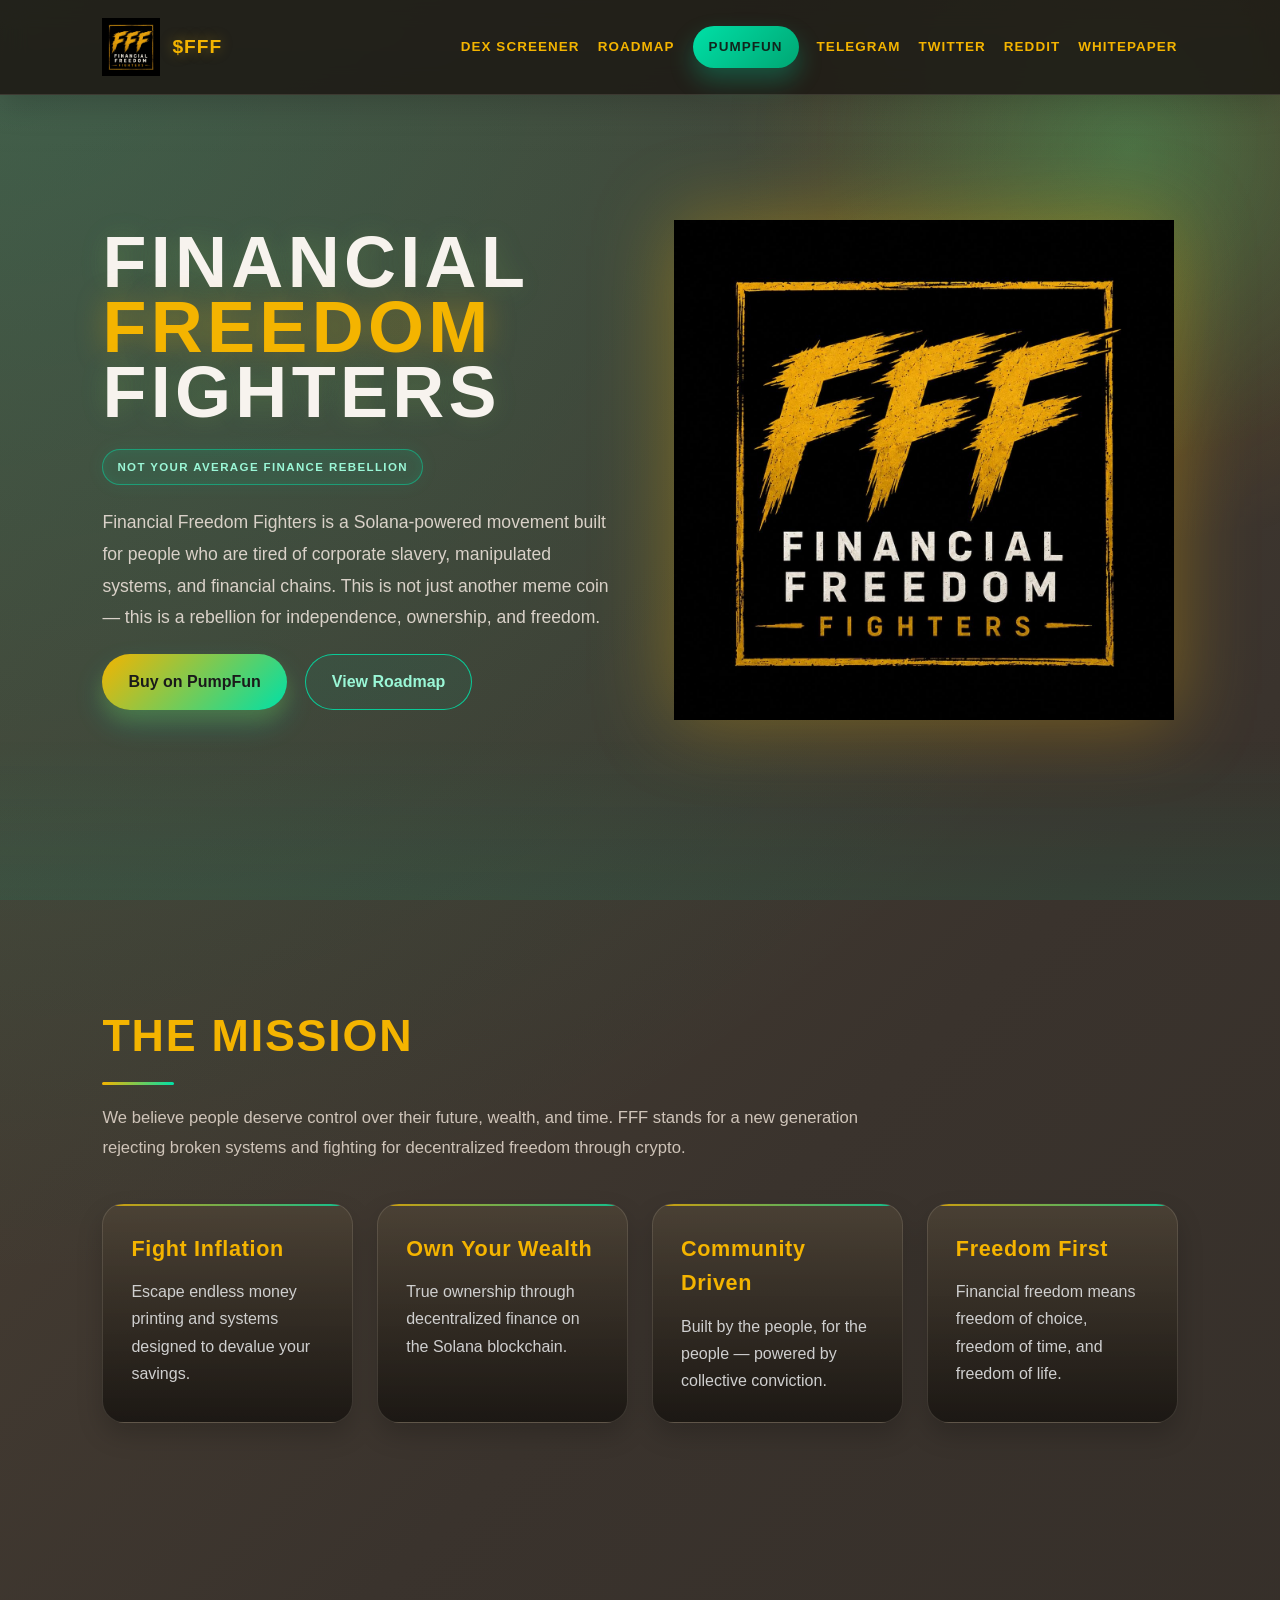
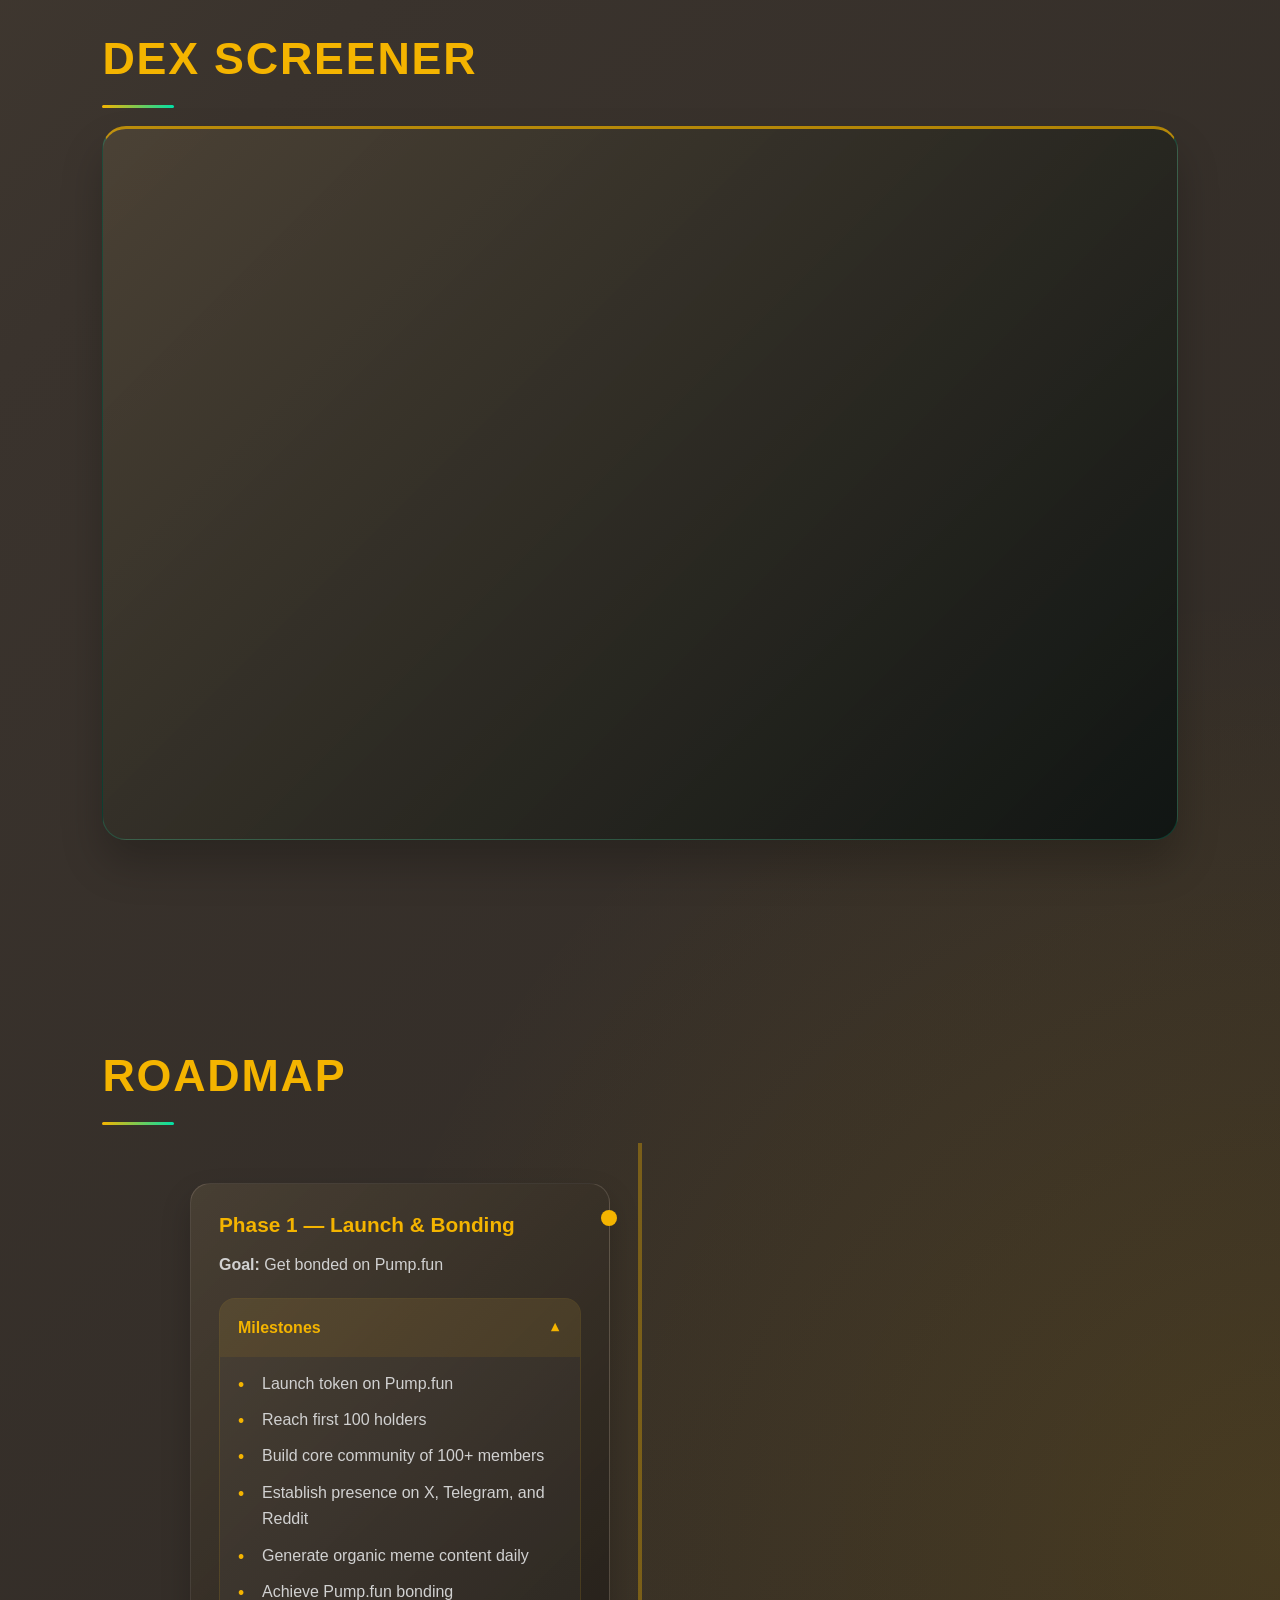
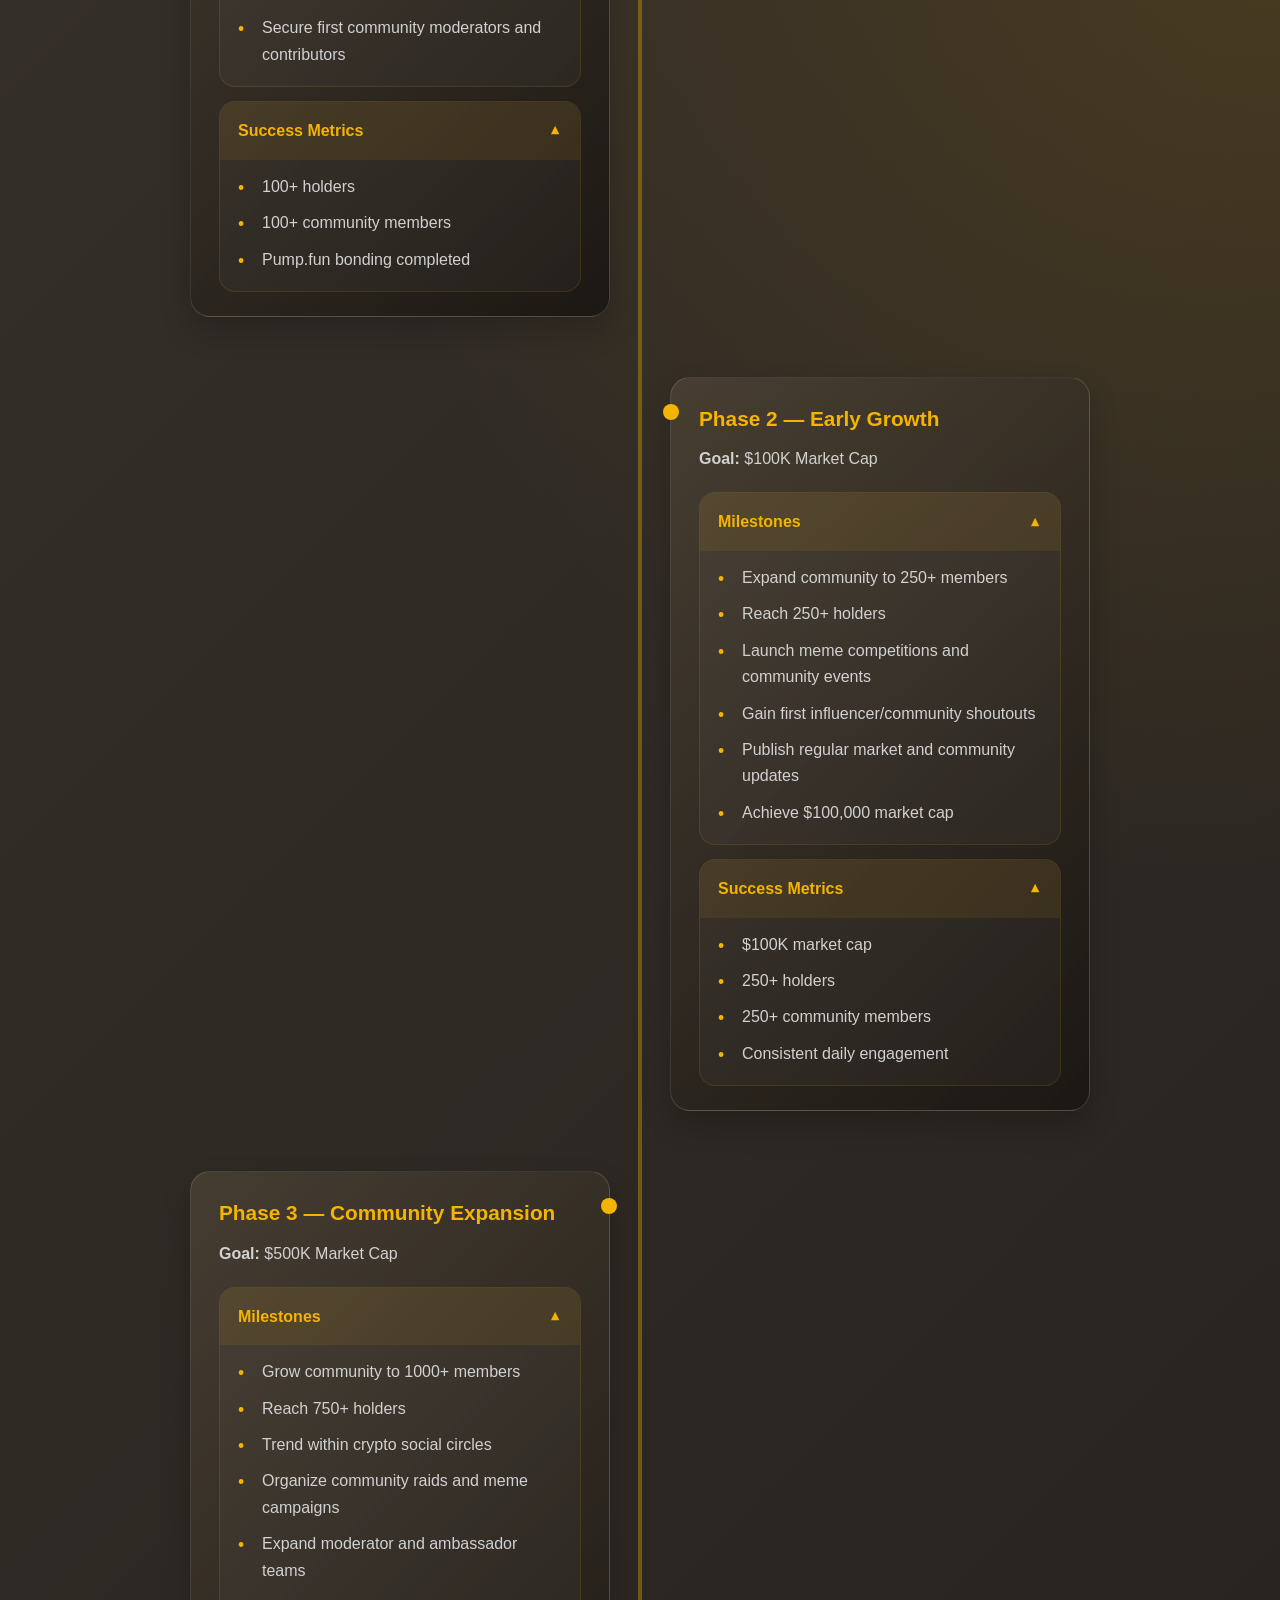
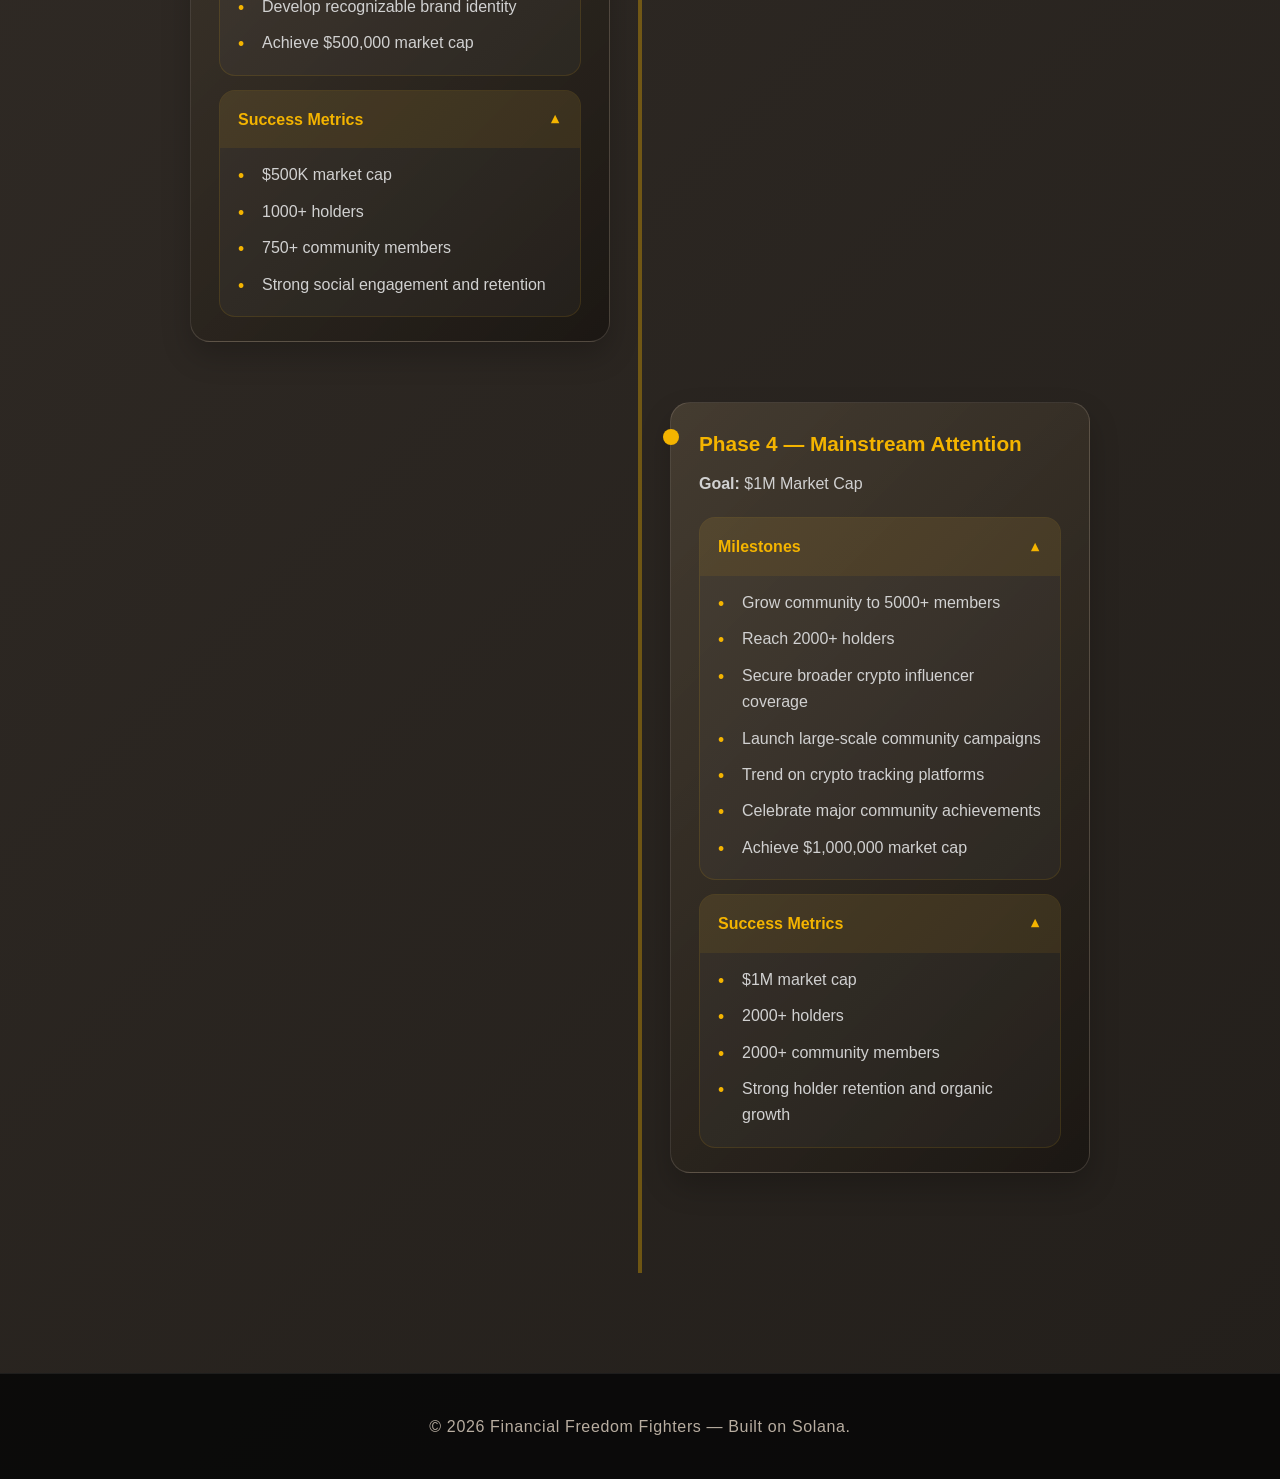
==== index_4.html @ d904e22a "added index 1~4" ====
<!DOCTYPE html>
<html lang="en">
<head>
  <meta charset="UTF-8" />
  <meta name="viewport" content="width=device-width, initial-scale=1.0" />
  <title>Financial Freedom Fighters</title>

  <style>
    * {
      margin: 0;
      padding: 0;
      box-sizing: border-box;
      scroll-behavior: smooth;
    }

    body {
      font-family: Arial, Helvetica, sans-serif;
      background:
        radial-gradient(circle at top left, rgba(0, 224, 167, 0.18), transparent 20%),
        radial-gradient(circle at right center, rgba(244, 180, 0, 0.12), transparent 28%),
        linear-gradient(135deg, #4f4537 0%, #3a332d 26%, #231f1b 100%);
      color: #f7f3ee;
      overflow-x: hidden;
      position: relative;
      line-height: 1.6;
    }

    body::before {
      content: "";
      position: fixed;
      inset: 0;
      background: linear-gradient(180deg, rgba(255,255,255,0.03), transparent 18%, transparent 82%, rgba(0, 224, 167, 0.08));
      pointer-events: none;
      z-index: 0;
    }

    a {
      text-decoration: none;
      color: inherit;
    }

    /* NAVBAR */
    .navbar {
      position: fixed;
      top: 0;
      width: 100%;
      padding: 18px 8%;
      display: flex;
      justify-content: space-between;
      align-items: center;
      background: rgba(31, 27, 22, 0.9);
      backdrop-filter: blur(12px);
      border-bottom: 1px solid rgba(181, 170, 153, 0.18);
      box-shadow: 0 10px 30px rgba(0,0,0,0.18);
      z-index: 999;
    }

    .logo-wrap {
      display: flex;
      align-items: center;
      gap: 12px;
    }

    .logo-wrap img {
      width: 58px;
      height: 58px;
      object-fit: contain;
    }

    .logo-title {
      font-size: 1.2rem;
      font-weight: 800;
      color: #f4b400;
      letter-spacing: 1px;
      text-shadow: 0 0 14px rgba(244,180,0,0.35);
    }

    .nav-links {
      display: flex;
      gap: 18px;
      flex-wrap: wrap;
      align-items: center;
    }

    .nav-links a {
      font-size: 0.84rem;
      font-weight: 700;
      color: #f4b400;
      letter-spacing: 0.08em;
      text-transform: uppercase;
      transition: 0.25s;
    }

    .nav-links a:hover {
      color: #00e0a7;
    }

    .btn {
      background: linear-gradient(135deg, #00e0a7 0%, #00a673 100%);
      color: #10251c !important;
      padding: 10px 16px;
      border-radius: 999px;
      font-weight: 800;
      transition: 0.25s;
      box-shadow: 0 12px 24px rgba(0, 224, 167, 0.28);
      display: inline-flex;
      align-items: center;
      justify-content: center;
    }

    .back-to-top {
      position: fixed;
      right: 16px;
      bottom: 16px;
      width: 46px;
      height: 46px;
      border-radius: 50%;
      background: linear-gradient(135deg, #f4b400, #00e0a7);
      color: #111;
      display: none;
      align-items: center;
      justify-content: center;
      font-size: 1.2rem;
      font-weight: 800;
      box-shadow: 0 10px 24px rgba(0,0,0,0.25);
      z-index: 1000;
      border: none;
      cursor: pointer;
    }

    .back-to-top.show {
      display: flex;
    }

    .btn:hover {
      transform: translateY(-2px);
      box-shadow: 0 0 28px rgba(0,224,167,0.35);
    }

    /* HERO */
    .hero {
      min-height: 100vh;
      display: flex;
      align-items: center;
      justify-content: center;
      padding: 140px 8% 100px;
      position: relative;
      overflow: hidden;
    }

    .hero::before {
      content: "";
      position: absolute;
      width: 820px;
      height: 820px;
      background: radial-gradient(circle, rgba(0,224,167,0.22), transparent 54%), radial-gradient(circle, rgba(244,180,0,0.18), transparent 70%);
      top: -260px;
      right: -260px;
      z-index: 0;
    }

    .hero-content {
      max-width: 1200px;
      width: 100%;
      display: grid;
      grid-template-columns: 1fr 1fr;
      gap: 60px;
      align-items: center;
      position: relative;
      z-index: 1;
    }

    .hero-text h1 {
      font-size: clamp(3.2rem, 6vw, 4.5rem);
      line-height: 0.9;
      margin-bottom: 24px;
      text-transform: uppercase;
      letter-spacing: 0.06em;
      transform: none;
      text-shadow: 0 0 30px rgba(0,224,167,0.12), 0 0 26px rgba(244,180,0,0.12);
    }

    .hero-text h1 span {
      color: #f4b400;
      display: inline-block;
      text-shadow: 0 0 30px rgba(244,180,0,0.35);
    }

    .hero-text p {
      font-size: 1.1rem;
      color: #d9d1c8;
      line-height: 1.8;
      margin-bottom: 20px;
      max-width: 620px;
    }

    .hero-tag {
      display: inline-block;
      margin-bottom: 22px;
      padding: 8px 14px;
      border: 1px solid rgba(0,224,167,0.50);
      border-radius: 999px;
      background: rgba(0,224,167,0.08);
      color: #9af7d7;
      font-size: 0.72rem;
      letter-spacing: 0.12em;
      text-transform: uppercase;
      font-weight: 800;
      box-shadow: inset 0 0 12px rgba(0,224,167,0.08), 0 0 18px rgba(0,224,167,0.08);
    }

    .hero-buttons {
      display: flex;
      gap: 18px;
      flex-wrap: wrap;
    }

    .hero-buttons a {
      padding: 14px 26px;
      border-radius: 999px;
      font-weight: 800;
      transition: 0.25s;
      position: relative;
      overflow: hidden;
      display: inline-flex;
      align-items: center;
      justify-content: center;
    }

    .primary-btn {
      background: linear-gradient(135deg, #f4b400 0%, #00e0a7 100%);
      color: #1a1a1a;
      box-shadow: 0 14px 28px rgba(0,224,167,0.24), 0 10px 18px rgba(244,180,0,0.16);
      transform: none;
    }

    .secondary-btn {
      border: 1.5px solid rgba(0,224,167,0.85);
      color: #9af7d7;
      background: rgba(0,224,167,0.05);
      transform: none;
    }

    .hero-buttons a:hover {
      transform: translateY(-3px);
      box-shadow: 0 0 28px rgba(0,224,167,0.18);
    }

    .hero-image {
      display: flex;
      justify-content: center;
      align-items: center;
    }

    .hero-image img {
      width: 100%;
      max-width: 500px;
      filter: drop-shadow(0 0 40px rgba(244,180,0,0.35));
      animation: float 5s ease-in-out infinite;
    }

    @keyframes float {
      0% { transform: translateY(0px); }
      50% { transform: translateY(-15px); }
      100% { transform: translateY(0px); }
    }

    /* SECTIONS */
    section {
      padding: 100px 8%;
    }

    .section-title {
      font-size: clamp(2.1rem, 4vw, 2.8rem);
      margin-bottom: 18px;
      text-transform: uppercase;
      color: #f4b400;
      letter-spacing: 0.04em;
      display: inline-block;
      position: relative;
    }

    .section-title::after {
      content: "";
      display: block;
      width: 72px;
      height: 3px;
      margin-top: 10px;
      border-radius: 999px;
      background: linear-gradient(90deg, #f4b400, #00e0a7);
    }

    .section-sub {
      color: #cfc4b9;
      max-width: 800px;
      line-height: 1.8;
      margin-bottom: 40px;
      font-size: 1.04rem;
    }

    .card-grid {
      display: grid;
      grid-template-columns: repeat(auto-fit, minmax(240px, 1fr));
      gap: 24px;
    }

    .card {
      background: linear-gradient(180deg, rgba(79, 69, 55, 0.76), rgba(27, 23, 19, 0.96));
      border: 1px solid rgba(181, 170, 153, 0.2);
      border-radius: 22px;
      padding: 28px;
      transition: 0.25s;
      box-shadow: 0 12px 26px rgba(0,0,0,0.18);
      position: relative;
      overflow: hidden;
    }

    .card::before {
      content: "";
      position: absolute;
      inset: 0 auto auto 0;
      width: 100%;
      height: 2px;
      background: linear-gradient(90deg, #f4b400, #00e0a7);
      opacity: 0.8;
    }

    .card:nth-child(odd),
    .card:nth-child(even) {
      transform: none;
    }

    .card:hover {
      transform: translateY(-8px);
      border-color: rgba(0,224,167,0.55);
      box-shadow: 0 20px 36px rgba(0,224,167,0.1), inset 0 0 0 1px rgba(0,224,167,0.18);
    }

    .card h3 {
      margin-bottom: 12px;
      color: #f4b400;
      font-size: 1.35rem;
      letter-spacing: 0.03em;
    }

    .card p {
      color: #cfcfcf;
      line-height: 1.7;
    }

    /* DEX SECTION */
    .dex-box {
      background: linear-gradient(135deg, rgba(79,69,55,0.82), rgba(16,21,19,0.98));
      border: 1px solid rgba(0,224,167,0.2);
      padding: 40px;
      border-radius: 24px;
      text-align: center;
      box-shadow: 0 24px 42px rgba(0,0,0,0.22);
      border-top: 3px solid rgba(244,180,0,0.7);
    }

    .dex-box h3 {
      font-size: 2rem;
      margin-bottom: 16px;
      color: #f4b400;
    }

    .dex-box p {
      color: #cfcfcf;
      margin-bottom: 25px;
    }

    .dex-box iframe {
      width: 100%;
      min-height: 600px;
      height: 70vh;
      border: none;
      border-radius: 20px;
      display: block;
    }

    /* ROADMAP */
    .roadmap {
      position: relative;
      max-width: 900px;
      margin: auto;
      padding: 40px 0;
    }

    .roadmap::before {
      content: "";
      position: absolute;
      top: 0;
      left: 50%;
      transform: translateX(-50%);
      width: 4px;
      height: 100%;
      background: rgba(244,180,0,0.35);
    }

    .roadmap-item {
      position: relative;
      width: calc(50% - 30px);
      padding: 24px 28px;
      background: linear-gradient(135deg, rgba(79,69,55,0.72), rgba(27,23,19,0.96));
      border: 1px solid rgba(181,170,153,0.22);
      border-radius: 20px;
      margin-bottom: 60px;
      box-shadow: 0 14px 30px rgba(0,0,0,0.2);
      transition: transform 0.25s ease, box-shadow 0.25s ease;
    }

    .roadmap-item:hover {
      transform: translateY(-4px);
      box-shadow: 0 18px 34px rgba(0,0,0,0.24);
    }

    .roadmap-item:nth-child(odd),
    .roadmap-item:nth-child(even) {
      transform: none;
    }

    .roadmap-item::before {
      content: "";
      position: absolute;
      width: 16px;
      height: 16px;
      border-radius: 50%;
      background: #f4b400;
      top: 26px;
    }

    .roadmap-item:nth-child(odd) {
      margin-right: auto;
    }

    .roadmap-item:nth-child(odd)::before {
      left: 100%;
      transform: translateX(-50%);
    }

    .roadmap-item:nth-child(even) {
      margin-left: auto;
    }

    .roadmap-item:nth-child(even)::before {
      left: 0;
      transform: translateX(-50%);
    }

    .roadmap-item h4 {
      font-size: 1.3rem;
      margin-bottom: 10px;
      color: #f4b400;
    }

    .roadmap-item p {
      color: #d1d1d1;
      line-height: 1.7;
      margin-bottom: 20px;
    }

    .roadmap-toggle {
      background: rgba(255,255,255,0.03);
      border: 1px solid rgba(244,180,0,0.12);
      border-radius: 16px;
      margin-top: 14px;
      overflow: hidden;
    }

    .roadmap-toggle summary {
      list-style: none;
      cursor: pointer;
      padding: 16px 18px;
      display: flex;
      align-items: center;
      justify-content: space-between;
      color: #f4b400;
      font-weight: 700;
      background: rgba(244,180,0,0.08);
      user-select: none;
    }

    .roadmap-toggle summary::-webkit-details-marker {
      display: none;
    }

    .roadmap-toggle summary::after {
      content: "▼";
      font-size: 0.9rem;
      transition: transform 0.2s ease;
      color: #f4b400;
    }

    .roadmap-toggle[open] summary::after {
      transform: rotate(180deg);
    }

    .roadmap-toggle .roadmap-list {
      padding: 14px 18px 18px;
    }

    .roadmap-list {
      list-style: none;
      padding: 0;
      margin: 0;
      display: grid;
      gap: 10px;
      color: #d1d1d1;
    }

    .roadmap-list li {
      position: relative;
      padding-left: 24px;
      line-height: 1.65;
    }

    .roadmap-list li::before {
      content: "•";
      position: absolute;
      left: 0;
      top: 0;
      color: #f4b400;
      font-size: 1.1rem;
      line-height: 1.65;
    }

    @media(max-width: 900px) {
      .roadmap::before {
        left: 20px;
      }

      .roadmap-item {
        width: 100%;
        margin: 0 0 30px 0;
        padding-left: 60px;
      }

      .roadmap-item::before {
        left: 24px;
        transform: translateX(0);
      }
    }

    footer {
      padding: 40px 8%;
      text-align: center;
      color: #b8ada0;
      border-top: 1px solid rgba(255,255,255,0.08);
      background: rgba(7,7,7,0.84);
      letter-spacing: 0.04em;
    }

    /* MOBILE */
    @media(max-width: 900px) {
      body {
        overflow-x: hidden;
      }

      .navbar {
        position: relative;
        top: auto;
        padding: 14px 4%;
        flex-direction: column;
        gap: 10px;
        align-items: center;
      }

      .logo-wrap {
        justify-content: center;
      }

      .logo-wrap img {
        width: 44px;
        height: 44px;
      }

      .nav-links {
        justify-content: center;
        gap: 10px 12px;
        width: 100%;
      }

      .nav-links a {
        font-size: 0.68rem;
        letter-spacing: 0.04em;
      }

      .btn {
        padding: 8px 12px;
      }

      .hero {
        min-height: auto;
        padding: 70px 4% 60px;
      }

      .hero-content {
        grid-template-columns: 1fr;
        gap: 28px;
        text-align: center;
      }

      .hero-text h1 {
        font-size: 2.35rem;
        line-height: 1.02;
      }

      .hero-text p {
        font-size: 0.98rem;
        margin-bottom: 16px;
      }

      .hero-buttons {
        justify-content: center;
        gap: 12px;
      }

      .hero-buttons a {
        width: 100%;
        max-width: 220px;
        padding: 12px 16px;
      }

      .hero-image img {
        max-width: 280px;
      }

      section {
        padding: 72px 4%;
      }

      .section-title {
        font-size: 1.8rem;
      }

      .section-sub {
        font-size: 0.95rem;
        margin-bottom: 24px;
      }

      .card-grid {
        grid-template-columns: 1fr;
        gap: 16px;
      }

      .card {
        padding: 22px;
      }

      .dex-box {
        padding: 16px;
      }

      .dex-box iframe {
        min-height: 320px;
        height: 50vh;
      }

      .roadmap {
        padding: 10px 0 0;
        max-width: 100%;
      }

      .roadmap::before {
        display: none;
      }

      .roadmap-item {
        width: 100%;
        margin: 0 0 16px 0;
        padding: 18px 16px;
      }

      .roadmap-item::before {
        display: none;
      }

      .roadmap-item h4 {
        font-size: 1.05rem;
        margin-bottom: 8px;
      }

      .roadmap-item p,
      .roadmap-list li {
        font-size: 0.92rem;
      }

      .roadmap-toggle summary {
        padding: 12px 14px;
      }

      .roadmap-toggle .roadmap-list {
        padding: 12px 14px 14px;
      }

      footer {
        padding: 30px 4%;
        font-size: 0.85rem;
      }
    }
  </style>
</head>

<body>

  <!-- NAVBAR -->
  <nav class="navbar">
    <div class="logo-wrap">
      <img src="logo.png" alt="FFF Logo">
      <div class="logo-title">$FFF</div>
    </div>

    <div class="nav-links">
      <a href="#dex">Dex Screener</a>
      <a href="#roadmap">Roadmap</a>

      <a href="#" target="_blank" class="btn">PumpFun</a>
      <a href="#" target="_blank">Telegram</a>
      <a href="#" target="_blank">Twitter</a>
      <a href="#" target="_blank">Reddit</a>
      <a href="#" target="_blank">Whitepaper</a>
    </div>
  </nav>

  <!-- HERO -->
  <section class="hero">
    <div class="hero-content">

      <div class="hero-text">
        <h1>
          Financial<br>
          <span>Freedom</span><br>
          Fighters
        </h1>

        <div class="hero-tag">Not your average finance rebellion</div>

        <p>
          Financial Freedom Fighters is a Solana-powered movement built for people who are tired of corporate slavery,
          manipulated systems, and financial chains. This is not just another meme coin —
          this is a rebellion for independence, ownership, and freedom.
        </p>

        <div class="hero-buttons">
          <a href="#" target="_blank" class="primary-btn">Buy on PumpFun</a>
          <a href="#roadmap" class="secondary-btn">View Roadmap</a>
        </div>
      </div>

      <div class="hero-image">
        <img src="logo.png" alt="Financial Freedom Fighters">
      </div>

    </div>
  </section>

  <!-- ABOUT -->
  <section>
    <h2 class="section-title">The Mission</h2>

    <p class="section-sub">
      We believe people deserve control over their future, wealth, and time.
      FFF stands for a new generation rejecting broken systems and fighting for decentralized freedom through crypto.
    </p>

    <div class="card-grid">
      <div class="card">
        <h3>Fight Inflation</h3>
        <p>
          Escape endless money printing and systems designed to devalue your savings.
        </p>
      </div>

      <div class="card">
        <h3>Own Your Wealth</h3>
        <p>
          True ownership through decentralized finance on the Solana blockchain.
        </p>
      </div>

      <div class="card">
        <h3>Community Driven</h3>
        <p>
          Built by the people, for the people — powered by collective conviction.
        </p>
      </div>

      <div class="card">
        <h3>Freedom First</h3>
        <p>
          Financial freedom means freedom of choice, freedom of time, and freedom of life.
        </p>
      </div>
    </div>
  </section>

  <!-- DEX -->
  <section id="dex">
    <h2 class="section-title">Dex Screener</h2>

    <div class="dex-box">
      <iframe
    src="https://dexscreener.com/solana/pumpCmXqMfrsAkQ5r49WcJnRayYRqmXz6ae8H7H9Dfn?embed=1&theme=dark&trades=0&info=0"
    allowfullscreen>
      </iframe>
    </div>
  </section>

  <!-- ROADMAP -->
  <section id="roadmap">
    <h2 class="section-title">Roadmap</h2>

    <div class="roadmap">

      <div class="roadmap-item">
        <h4>Phase 1 — Launch & Bonding</h4>
        <p><strong>Goal:</strong> Get bonded on Pump.fun</p>
        <details class="roadmap-toggle" open>
          <summary>Milestones</summary>
          <ul class="roadmap-list">
            <li>Launch token on Pump.fun</li>
            <li>Reach first 100 holders</li>
            <li>Build core community of 100+ members</li>
            <li>Establish presence on X, Telegram, and Reddit</li>
            <li>Generate organic meme content daily</li>
            <li>Achieve Pump.fun bonding</li>
            <li>Secure first community moderators and contributors</li>
          </ul>
        </details>
        <details class="roadmap-toggle" open>
          <summary>Success Metrics</summary>
          <ul class="roadmap-list">
            <li>100+ holders</li>
            <li>100+ community members</li>
            <li>Pump.fun bonding completed</li>
          </ul>
        </details>
      </div>

      <div class="roadmap-item">
        <h4>Phase 2 — Early Growth</h4>
        <p><strong>Goal:</strong> $100K Market Cap</p>
        <details class="roadmap-toggle" open>
          <summary>Milestones</summary>
          <ul class="roadmap-list">
            <li>Expand community to 250+ members</li>
            <li>Reach 250+ holders</li>
            <li>Launch meme competitions and community events</li>
            <li>Gain first influencer/community shoutouts</li>
            <li>Publish regular market and community updates</li>
            <li>Achieve $100,000 market cap</li>
          </ul>
        </details>
        <details class="roadmap-toggle" open>
          <summary>Success Metrics</summary>
          <ul class="roadmap-list">
            <li>$100K market cap</li>
            <li>250+ holders</li>
            <li>250+ community members</li>
            <li>Consistent daily engagement</li>
          </ul>
        </details>
      </div>

      <div class="roadmap-item">
        <h4>Phase 3 — Community Expansion</h4>
        <p><strong>Goal:</strong> $500K Market Cap</p>
        <details class="roadmap-toggle" open>
          <summary>Milestones</summary>
          <ul class="roadmap-list">
            <li>Grow community to 1000+ members</li>
            <li>Reach 750+ holders</li>
            <li>Trend within crypto social circles</li>
            <li>Organize community raids and meme campaigns</li>
            <li>Expand moderator and ambassador teams</li>
            <li>Develop recognizable brand identity</li>
            <li>Achieve $500,000 market cap</li>
          </ul>
        </details>
        <details class="roadmap-toggle" open>
          <summary>Success Metrics</summary>
          <ul class="roadmap-list">
            <li>$500K market cap</li>
            <li>1000+ holders</li>
            <li>750+ community members</li>
            <li>Strong social engagement and retention</li>
          </ul>
        </details>
      </div>

      <div class="roadmap-item">
        <h4>Phase 4 — Mainstream Attention</h4>
        <p><strong>Goal:</strong> $1M Market Cap</p>
        <details class="roadmap-toggle" open>
          <summary>Milestones</summary>
          <ul class="roadmap-list">
            <li>Grow community to 5000+ members</li>
            <li>Reach 2000+ holders</li>
            <li>Secure broader crypto influencer coverage</li>
            <li>Launch large-scale community campaigns</li>
            <li>Trend on crypto tracking platforms</li>
            <li>Celebrate major community achievements</li>
            <li>Achieve $1,000,000 market cap</li>
          </ul>
        </details>
        <details class="roadmap-toggle" open>
          <summary>Success Metrics</summary>
          <ul class="roadmap-list">
            <li>$1M market cap</li>
            <li>2000+ holders</li>
            <li>2000+ community members</li>
            <li>Strong holder retention and organic growth</li>
          </ul>
        </details>
      </div>

    </div>
  </section>

  <!-- FOOTER -->
  <footer>
    © 2026 Financial Freedom Fighters — Built on Solana.
  </footer>

  <button class="back-to-top" aria-label="Back to top" onclick="window.scrollTo({top: 0, behavior: 'smooth'})">↑</button>

  <script>
    // Simple scroll reveal animation
    const cards = document.querySelectorAll('.card, .roadmap-item, .dex-box');

    const observer = new IntersectionObserver((entries) => {
      entries.forEach(entry => {
        if(entry.isIntersecting){
          entry.target.style.opacity = '1';
          entry.target.style.transform = 'translateY(0)';
        }
      });
    }, {
      threshold: 0.15
    });

    cards.forEach(card => {
      card.style.opacity = '0';
      card.style.transform = 'translateY(40px)';
      card.style.transition = 'all 0.8s ease';
      observer.observe(card);
    });

    const backToTopButton = document.querySelector('.back-to-top');

    window.addEventListener('scroll', () => {
      if (window.scrollY > 300) {
        backToTopButton.classList.add('show');
      } else {
        backToTopButton.classList.remove('show');
      }
    });
  </script>

</body>
</html>
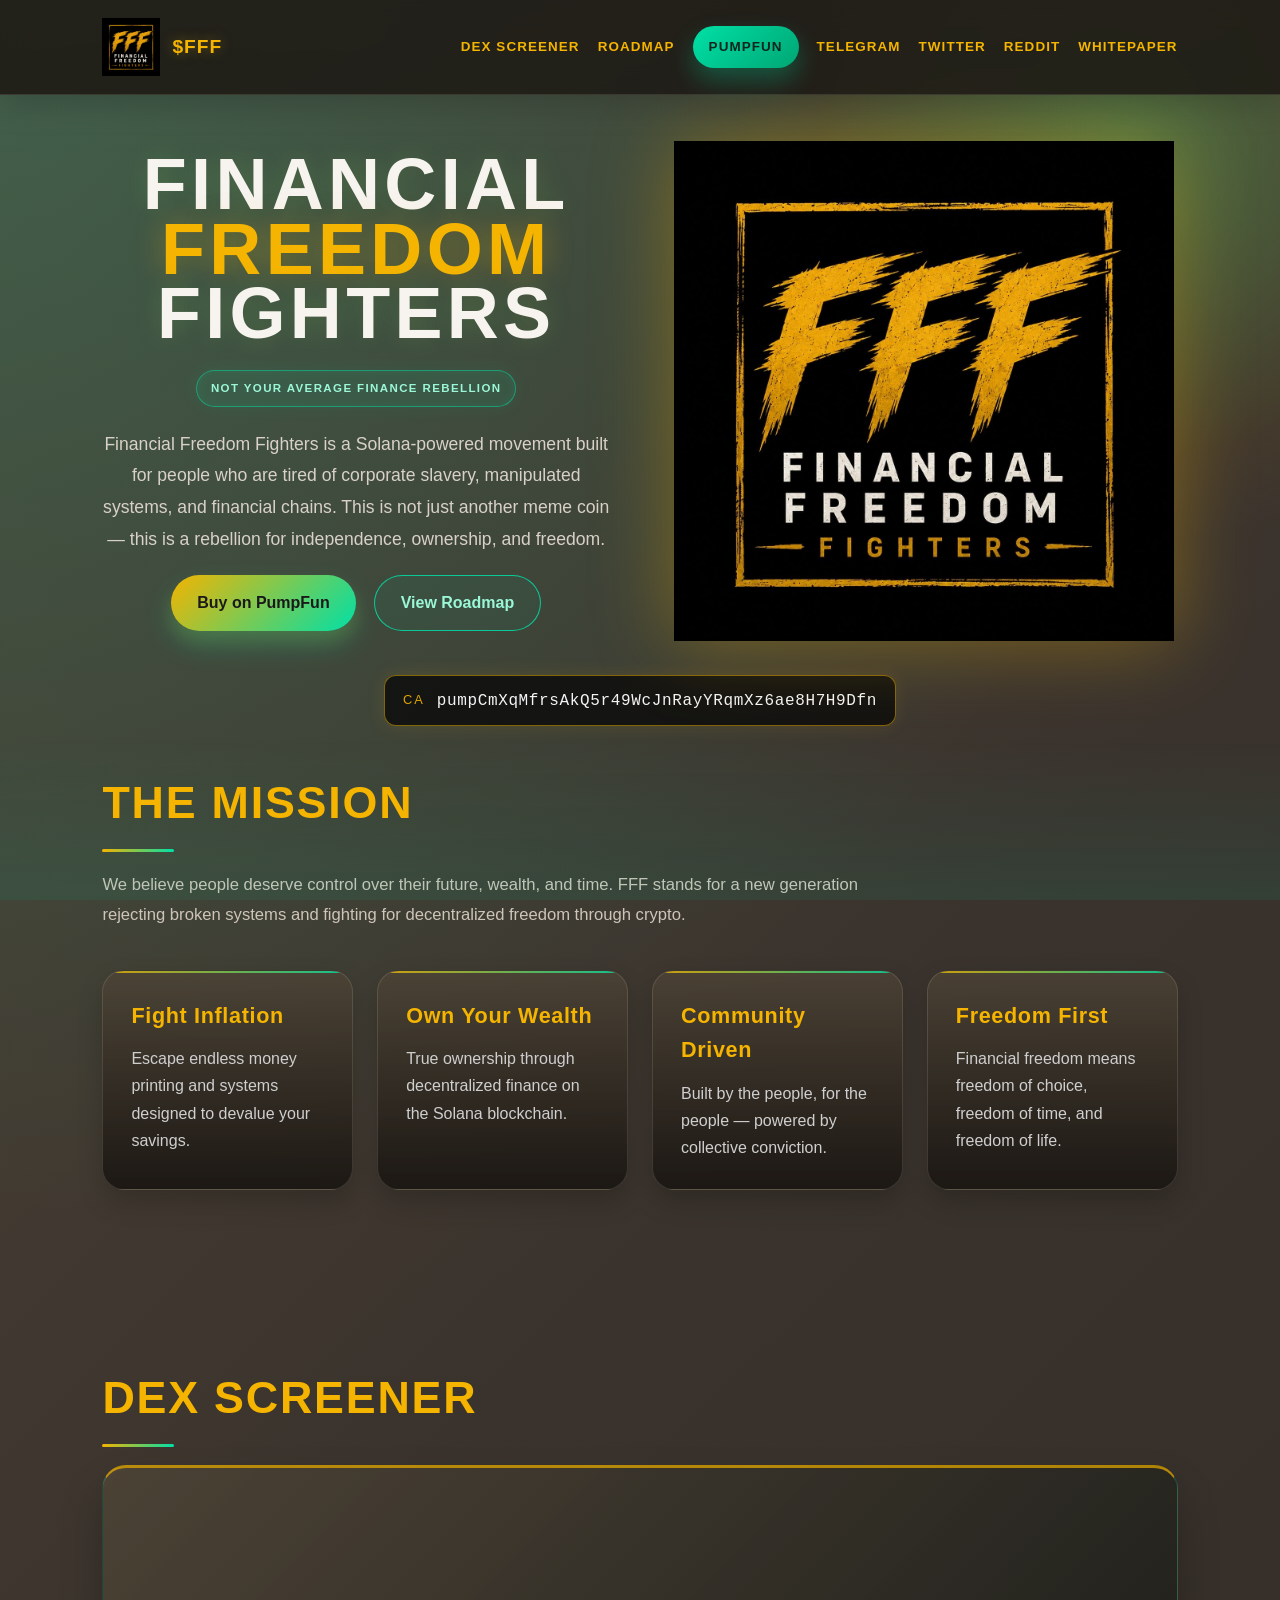
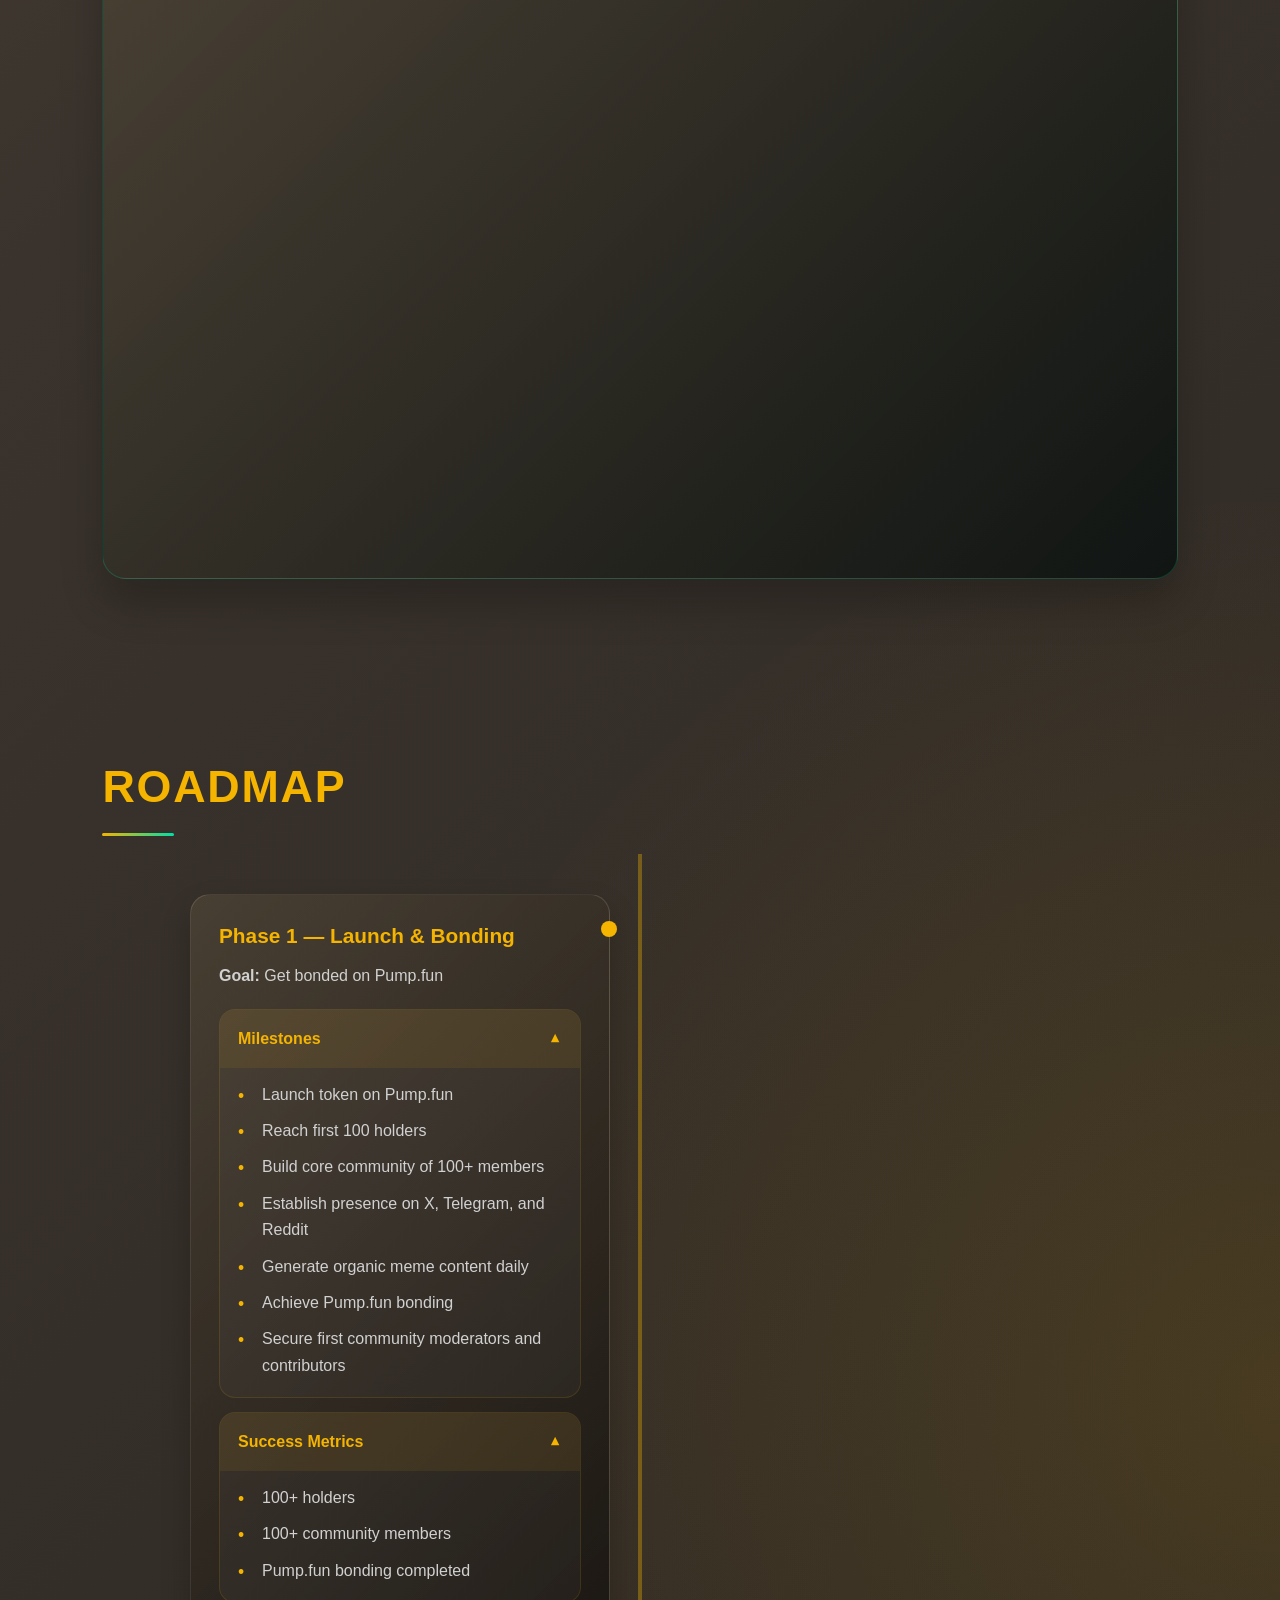
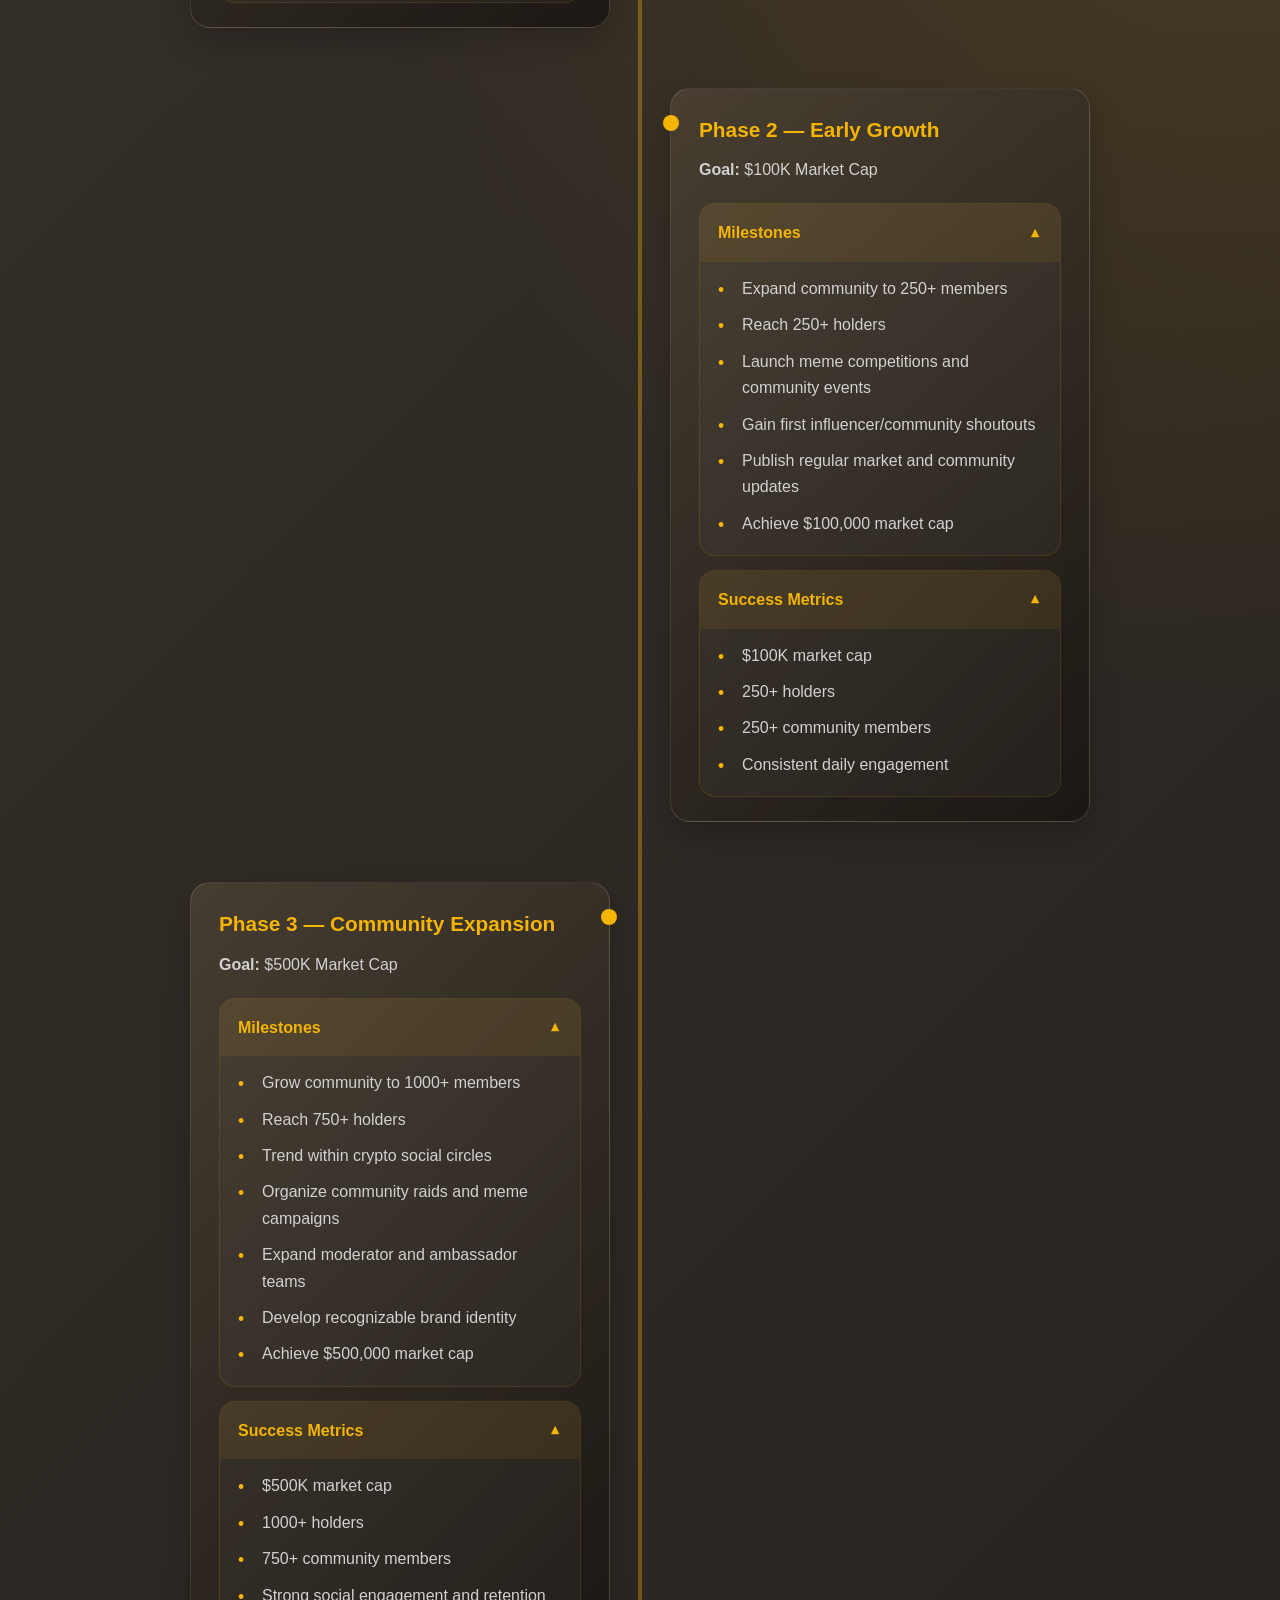
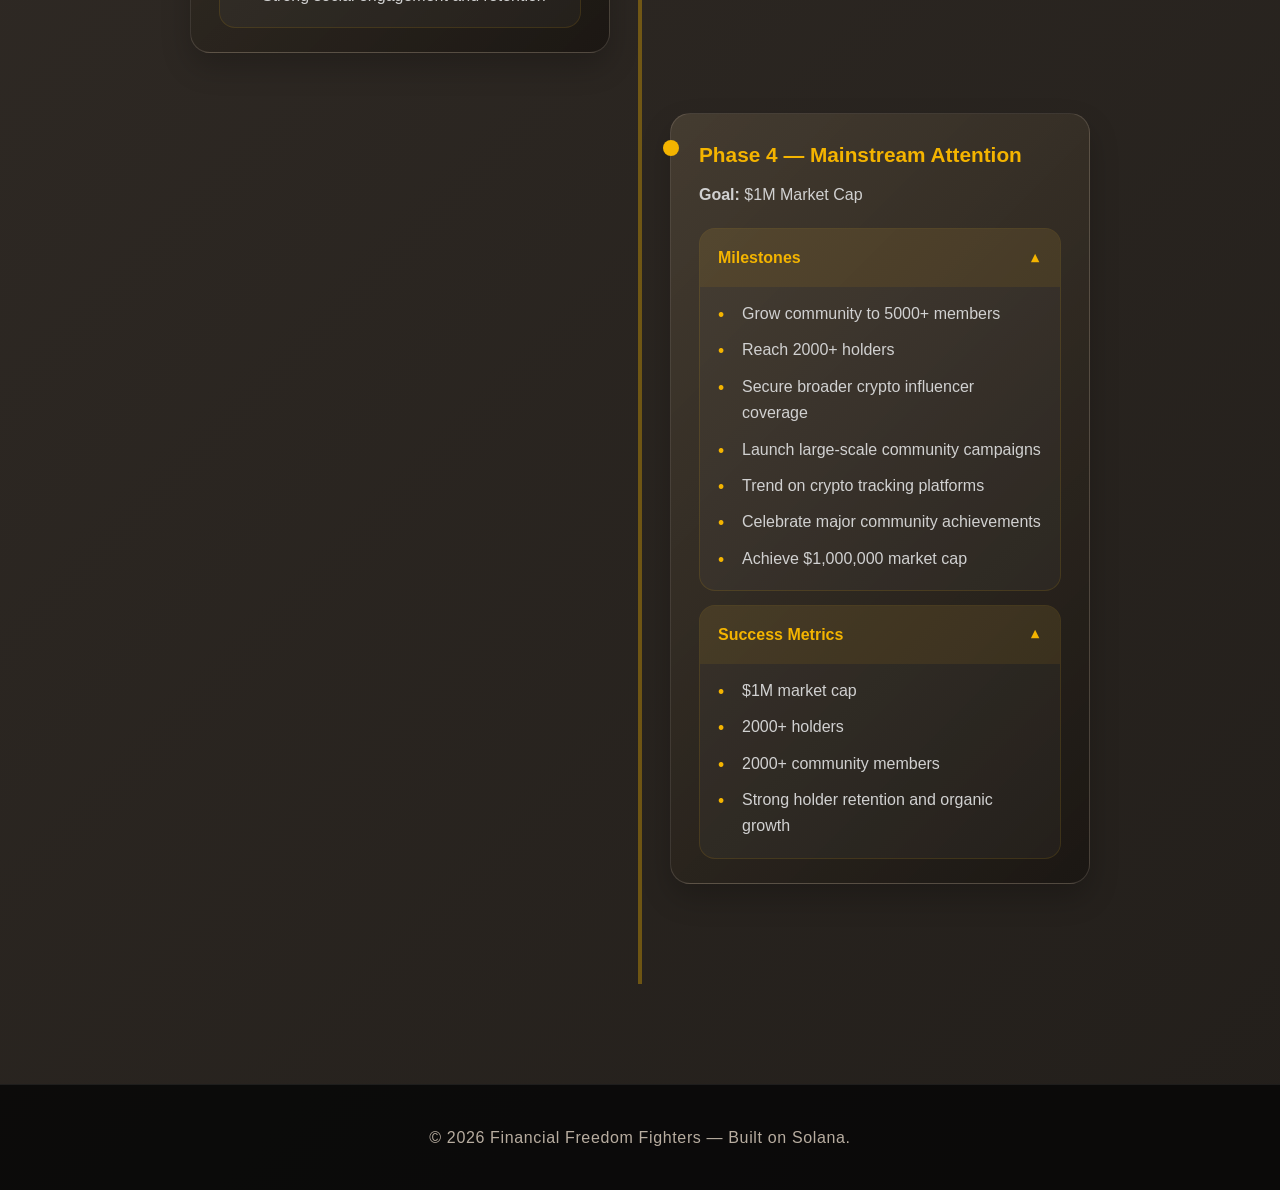
==== commit 144e0bba: "improved index_4" ====
--- a/index_4.html
+++ b/index_4.html
@@ -139,13 +139,15 @@
 
     /* HERO */
     .hero {
-      min-height: 100vh;
+      min-height: 85vh;
       display: flex;
+      flex-direction: column;
       align-items: center;
       justify-content: center;
-      padding: 140px 8% 100px;
+      padding: 130px 8% 20px;
       position: relative;
       overflow: hidden;
+      gap: 20px;
     }
 
     .hero::before {
@@ -168,6 +170,22 @@
       align-items: center;
       position: relative;
       z-index: 1;
+    }
+
+    .hero-copy-wrap {
+      display: flex;
+      flex-direction: column;
+      align-items: center;
+      justify-content: center;
+      width: 100%;
+    }
+
+    .hero-text {
+      display: flex;
+      flex-direction: column;
+      align-items: center;
+      text-align: center;
+      width: 100%;
     }
 
     .hero-text h1 {
@@ -267,7 +285,7 @@
 
     /* SECTIONS */
     section {
-      padding: 100px 8%;
+      padding: 72px 8% 100px;
     }
 
     .section-title {
@@ -296,6 +314,127 @@
       line-height: 1.8;
       margin-bottom: 40px;
       font-size: 1.04rem;
+    }
+
+    .contract-panel {
+      position: relative;
+      display: flex;
+      align-items: center;
+      justify-content: center;
+      gap: 10px;
+      margin: 14px auto 8px;
+      padding: 10px 14px;
+      border: 1px solid rgba(244, 180, 0, 0.5);
+      background: rgba(10, 10, 10, 0.8);
+      box-shadow: 0 0 18px rgba(244, 180, 0, 0.12);
+      border-radius: 12px;
+      max-width: 100%;
+      flex-wrap: nowrap;
+      width: fit-content;
+      clear: both;
+      min-width: 0;
+      align-self: center;
+    }
+
+    .mission-section {
+      padding-top: 2px;
+    }
+
+    .contract-label {
+      font-size: 0.72rem;
+      letter-spacing: 2px;
+      text-transform: uppercase;
+      color: #f4b400;
+      opacity: 0.9;
+      flex-shrink: 0;
+    }
+
+    .contract-copy {
+      background: transparent;
+      border: none;
+      color: #f4f4f4;
+      font-family: "Courier New", monospace;
+      font-size: 0.9rem;
+      letter-spacing: 0.04em;
+      cursor: pointer;
+      padding: 0;
+      text-align: left;
+      max-width: 100%;
+      overflow-wrap: anywhere;
+      white-space: normal;
+      touch-action: manipulation;
+      -webkit-tap-highlight-color: transparent;
+      flex: 1 1 auto;
+      min-width: 0;
+    }
+
+    .contract-copy:hover {
+      color: #00e0a7;
+    }
+
+    .copy-toast {
+      position: absolute;
+      top: -12px;
+      right: 14px;
+      transform: translateY(-4px) scale(0.9);
+      opacity: 0;
+      background: rgba(0, 224, 167, 0.18);
+      border: 1px solid rgba(0, 224, 167, 0.7);
+      color: #9af7d7;
+      font-size: 0.62rem;
+      font-weight: 700;
+      letter-spacing: 1.4px;
+      text-transform: uppercase;
+      padding: 6px 9px;
+      border-radius: 999px;
+      pointer-events: none;
+      transition: opacity 0.2s ease, transform 0.2s ease;
+      white-space: nowrap;
+    }
+
+    .copy-toast.show {
+      opacity: 1;
+      transform: translateY(0) scale(1);
+    }
+
+    @media (min-width: 641px) {
+      .contract-panel {
+        padding: 14px 18px;
+        gap: 12px;
+      }
+
+      .contract-label {
+        font-size: 0.8rem;
+      }
+
+      .contract-copy {
+        font-size: 1rem;
+      }
+    }
+
+    @media (max-width: 640px) {
+      .contract-panel {
+        width: 100%;
+        justify-content: flex-start;
+        padding: 10px 12px;
+        gap: 8px;
+        margin: 10px auto 12px;
+      }
+
+      .contract-copy {
+        font-size: 0.63rem;
+        flex: 1 1 auto;
+      }
+
+      .contract-label {
+        font-size: 0.64rem;
+      }
+
+      .copy-toast {
+        top: auto;
+        bottom: calc(100% + 8px);
+        right: 12px;
+      }
     }
 
     .card-grid {
@@ -592,7 +731,8 @@
 
       .hero {
         min-height: auto;
-        padding: 70px 4% 60px;
+        padding: 70px 4% 18px;
+        gap: 8px;
       }
 
       .hero-content {
@@ -601,6 +741,10 @@
         text-align: center;
       }
 
+      .hero-text {
+        align-items: center;
+      }
+
       .hero-text h1 {
         font-size: 2.35rem;
         line-height: 1.02;
@@ -627,11 +771,19 @@
       }
 
       section {
-        padding: 72px 4%;
+        padding: 5px 4%;
+      }
+
+      .mission-section {
+        padding-top: 8px;
       }
 
       .section-title {
         font-size: 1.8rem;
+      }
+
+      .contract-panel {
+        margin: 0 auto 18px;
       }
 
       .section-sub {
@@ -726,7 +878,6 @@
   <!-- HERO -->
   <section class="hero">
     <div class="hero-content">
-
       <div class="hero-text">
         <h1>
           Financial<br>
@@ -751,12 +902,24 @@
       <div class="hero-image">
         <img src="logo.png" alt="Financial Freedom Fighters">
       </div>
-
     </div>
+
+    <div class="contract-panel" aria-label="Contract address panel">
+          <span class="contract-label">CA</span>
+          <button
+            class="contract-copy"
+            type="button"
+            data-contract="pumpCmXqMfrsAkQ5r49WcJnRayYRqmXz6ae8H7H9Dfn"
+            aria-label="Copy contract address"
+          >
+            pumpCmXqMfrsAkQ5r49WcJnRayYRqmXz6ae8H7H9Dfn
+          </button>
+          <span class="copy-toast" aria-live="polite">Copied</span>
+        </div>
   </section>
 
   <!-- ABOUT -->
-  <section>
+  <section class="mission-section">
     <h2 class="section-title">The Mission</h2>
 
     <p class="section-sub">
@@ -956,6 +1119,51 @@
         backToTopButton.classList.remove('show');
       }
     });
+
+    document.addEventListener('click', async (event) => {
+      const trigger = event.target.closest('.contract-copy');
+      if (!trigger) return;
+
+      const panel = trigger.parentElement;
+      const value = trigger.dataset.contract || trigger.textContent.trim();
+      const toast = panel.querySelector('.copy-toast');
+
+      try {
+        if (navigator.clipboard && window.isSecureContext) {
+          await navigator.clipboard.writeText(value);
+        } else {
+          const temp = document.createElement('textarea');
+          temp.value = value;
+          temp.setAttribute('readonly', '');
+          temp.style.position = 'fixed';
+          temp.style.left = '-9999px';
+          document.body.appendChild(temp);
+          temp.select();
+          document.execCommand('copy');
+          document.body.removeChild(temp);
+        }
+
+        toast.textContent = 'Copied';
+        toast.style.borderColor = 'rgba(0, 224, 167, 0.7)';
+        toast.style.color = '#9af7d7';
+        toast.style.background = 'rgba(0, 224, 167, 0.18)';
+        toast.classList.add('show');
+
+        setTimeout(() => {
+          toast.classList.remove('show');
+        }, 1200);
+      } catch (error) {
+        toast.textContent = 'Failed';
+        toast.style.borderColor = 'rgba(255, 90, 90, 0.75)';
+        toast.style.color = '#ffb4b4';
+        toast.style.background = 'rgba(255, 90, 90, 0.12)';
+        toast.classList.add('show');
+
+        setTimeout(() => {
+          toast.classList.remove('show');
+        }, 1200);
+      }
+    });
   </script>
 
 </body>
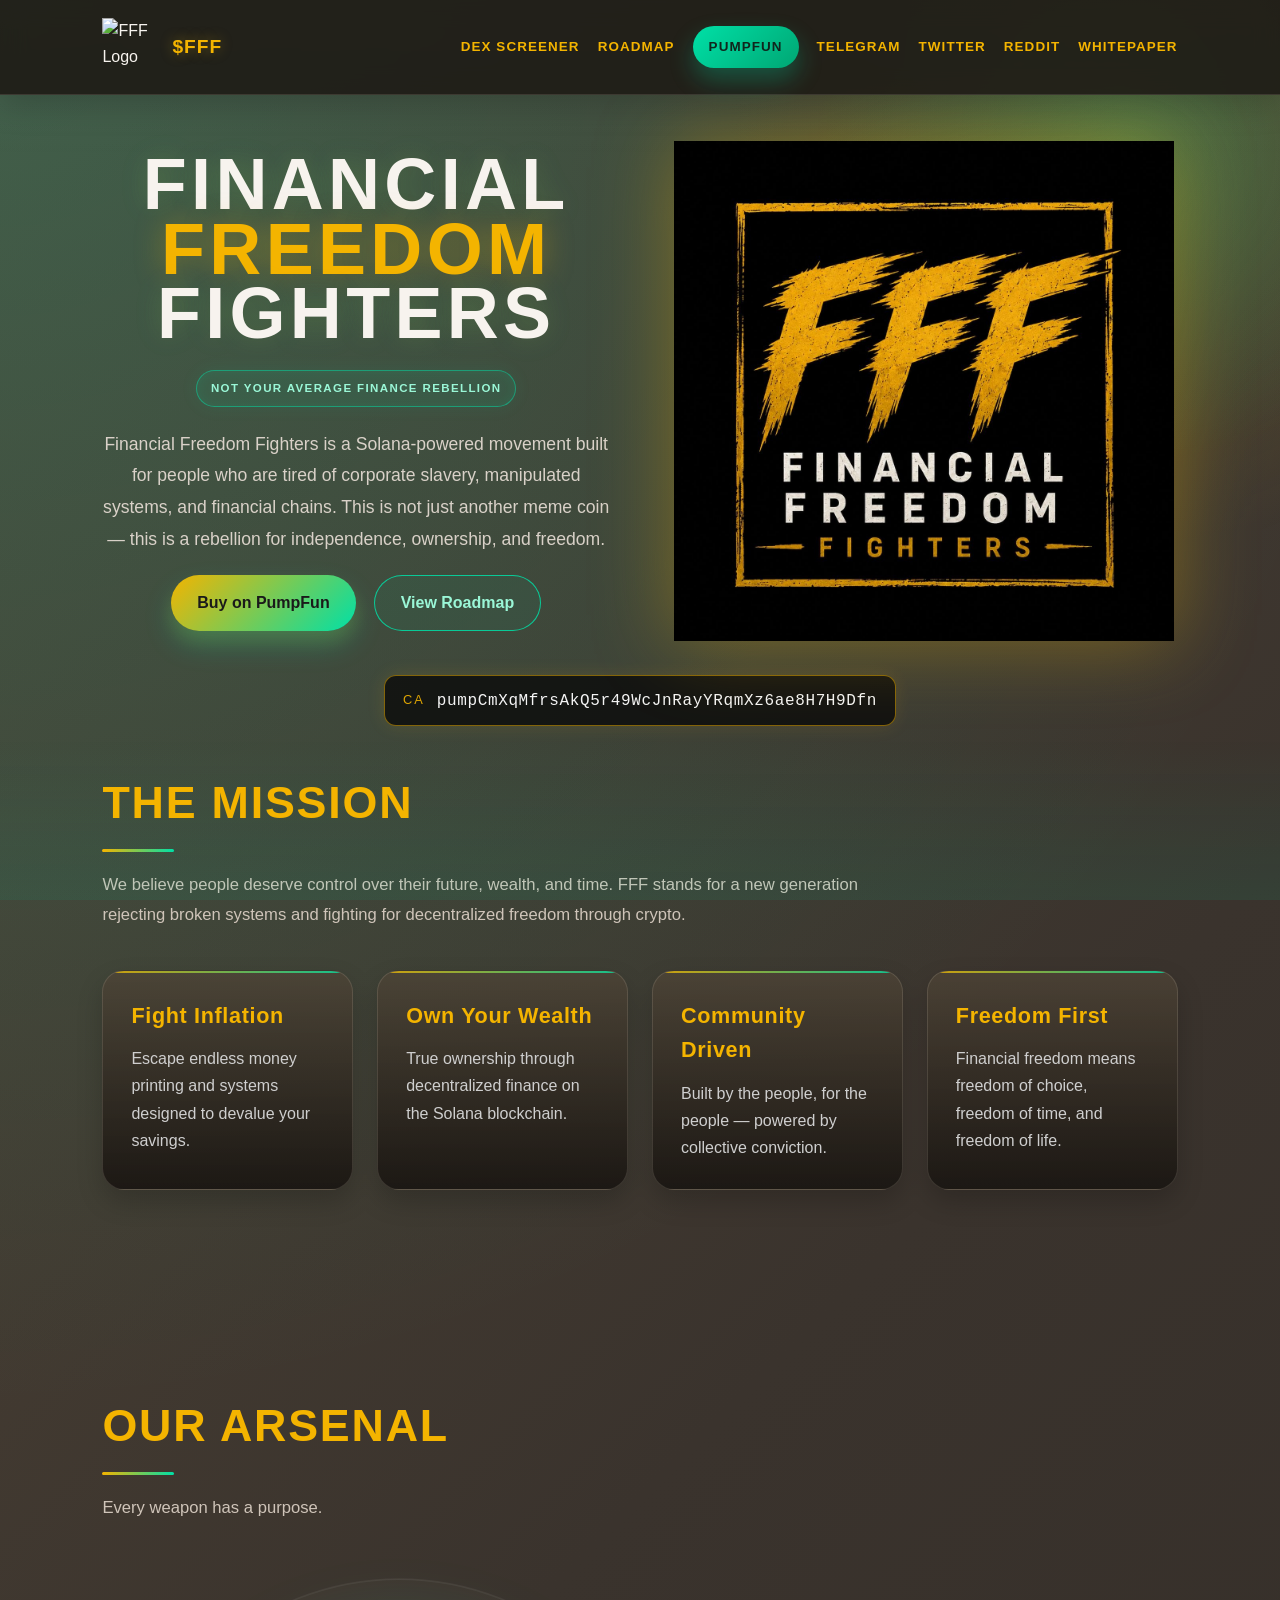
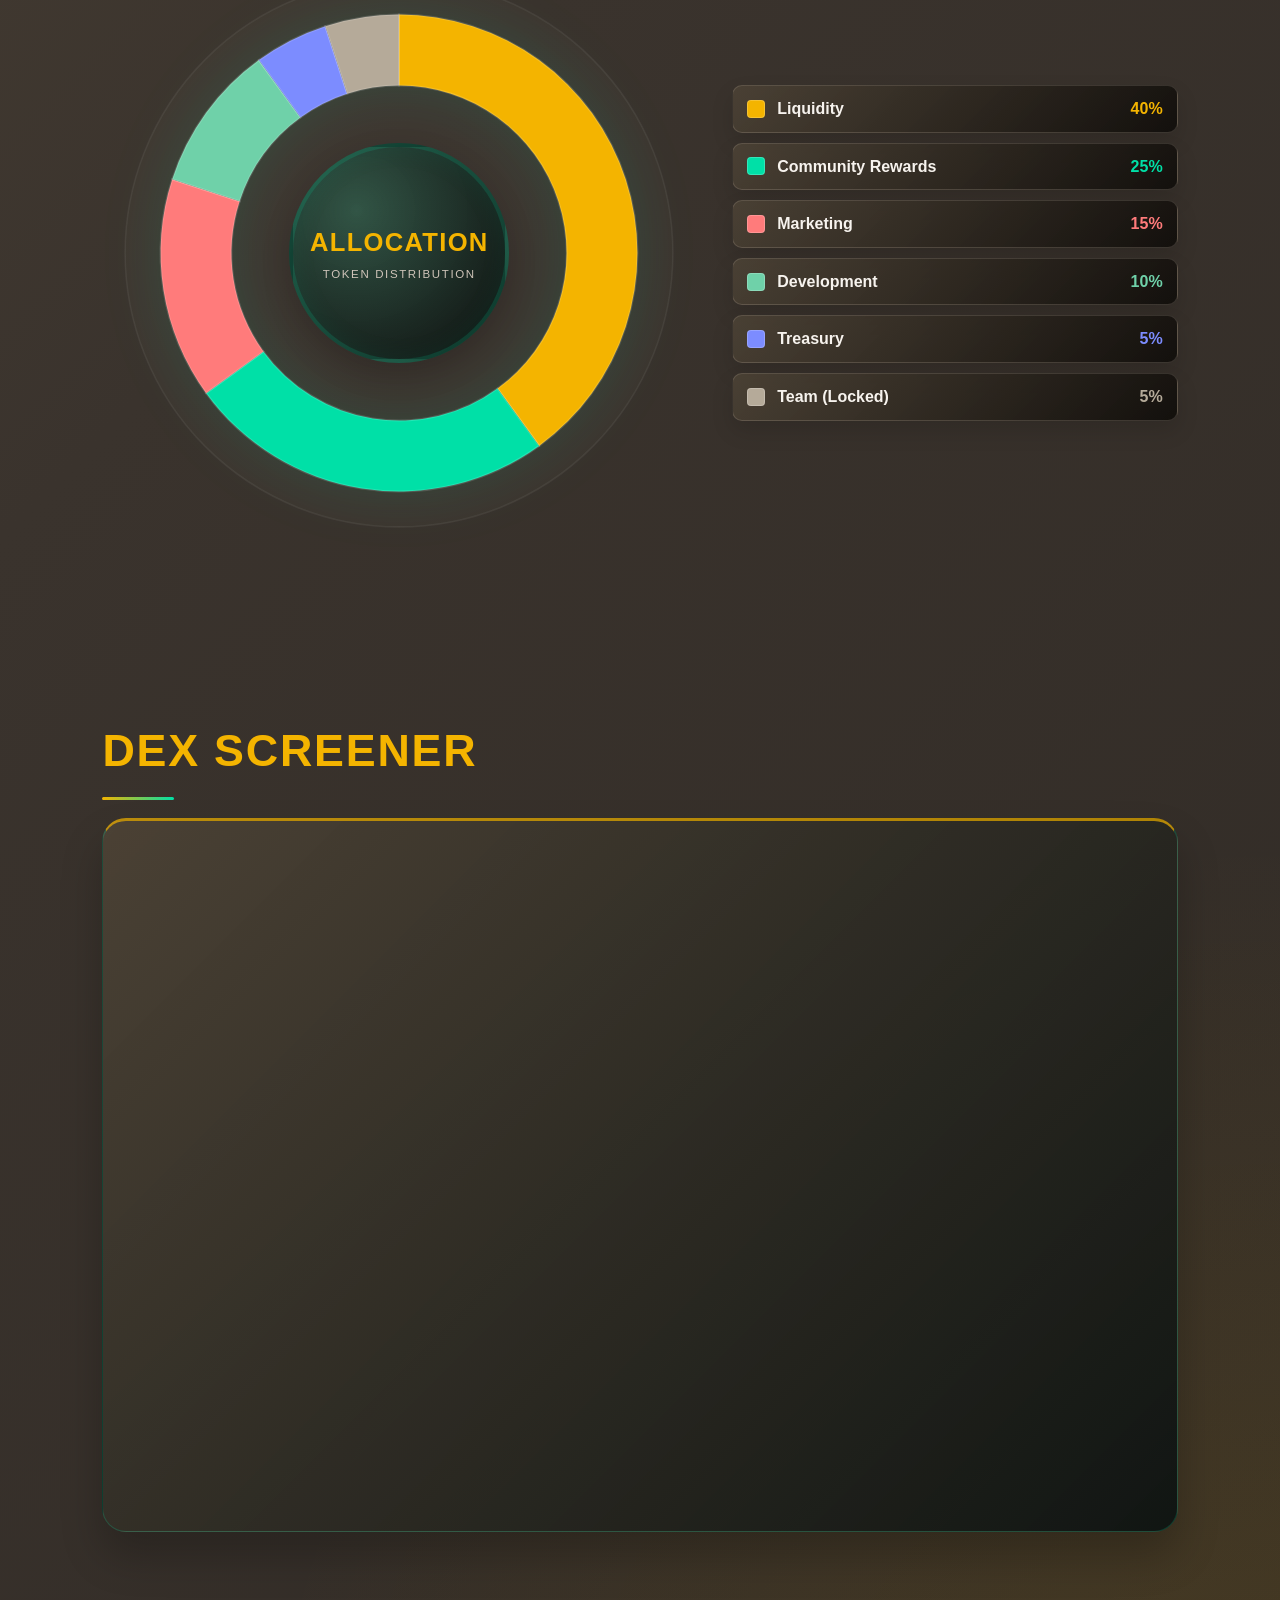
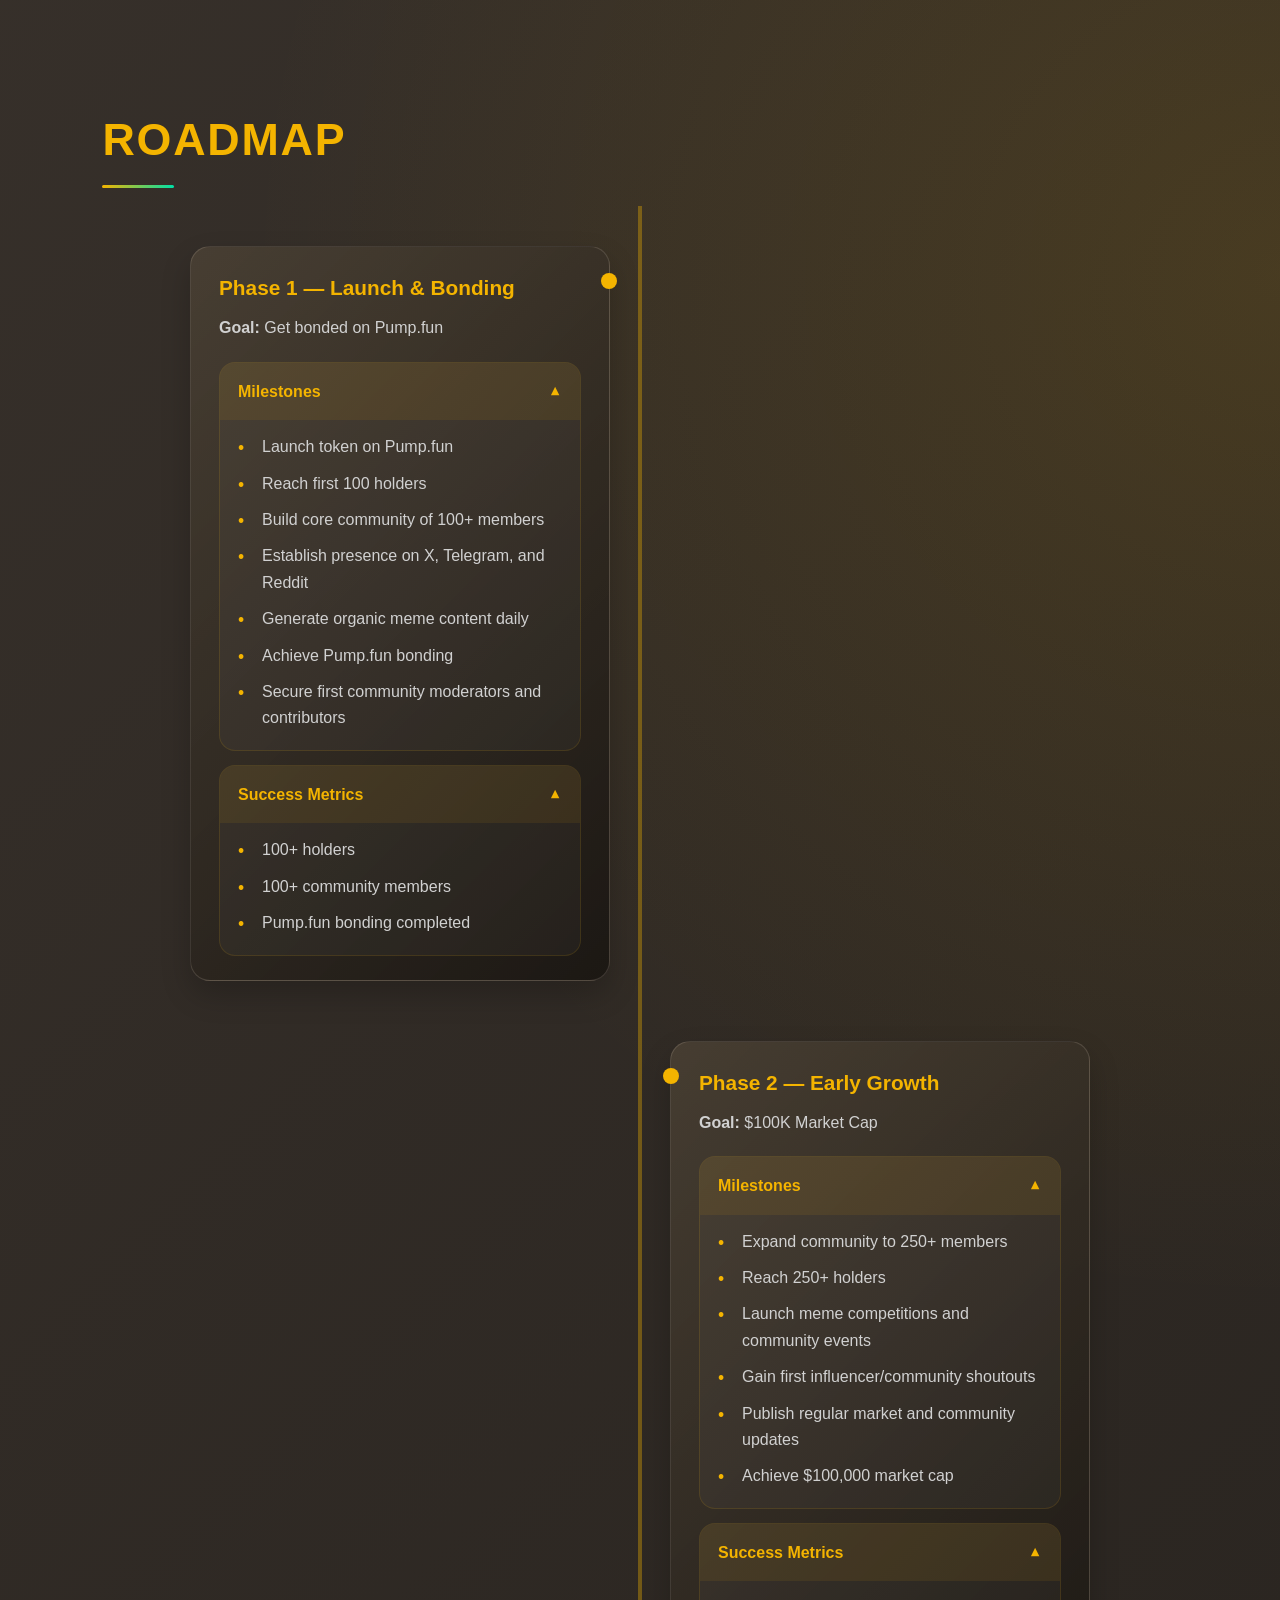
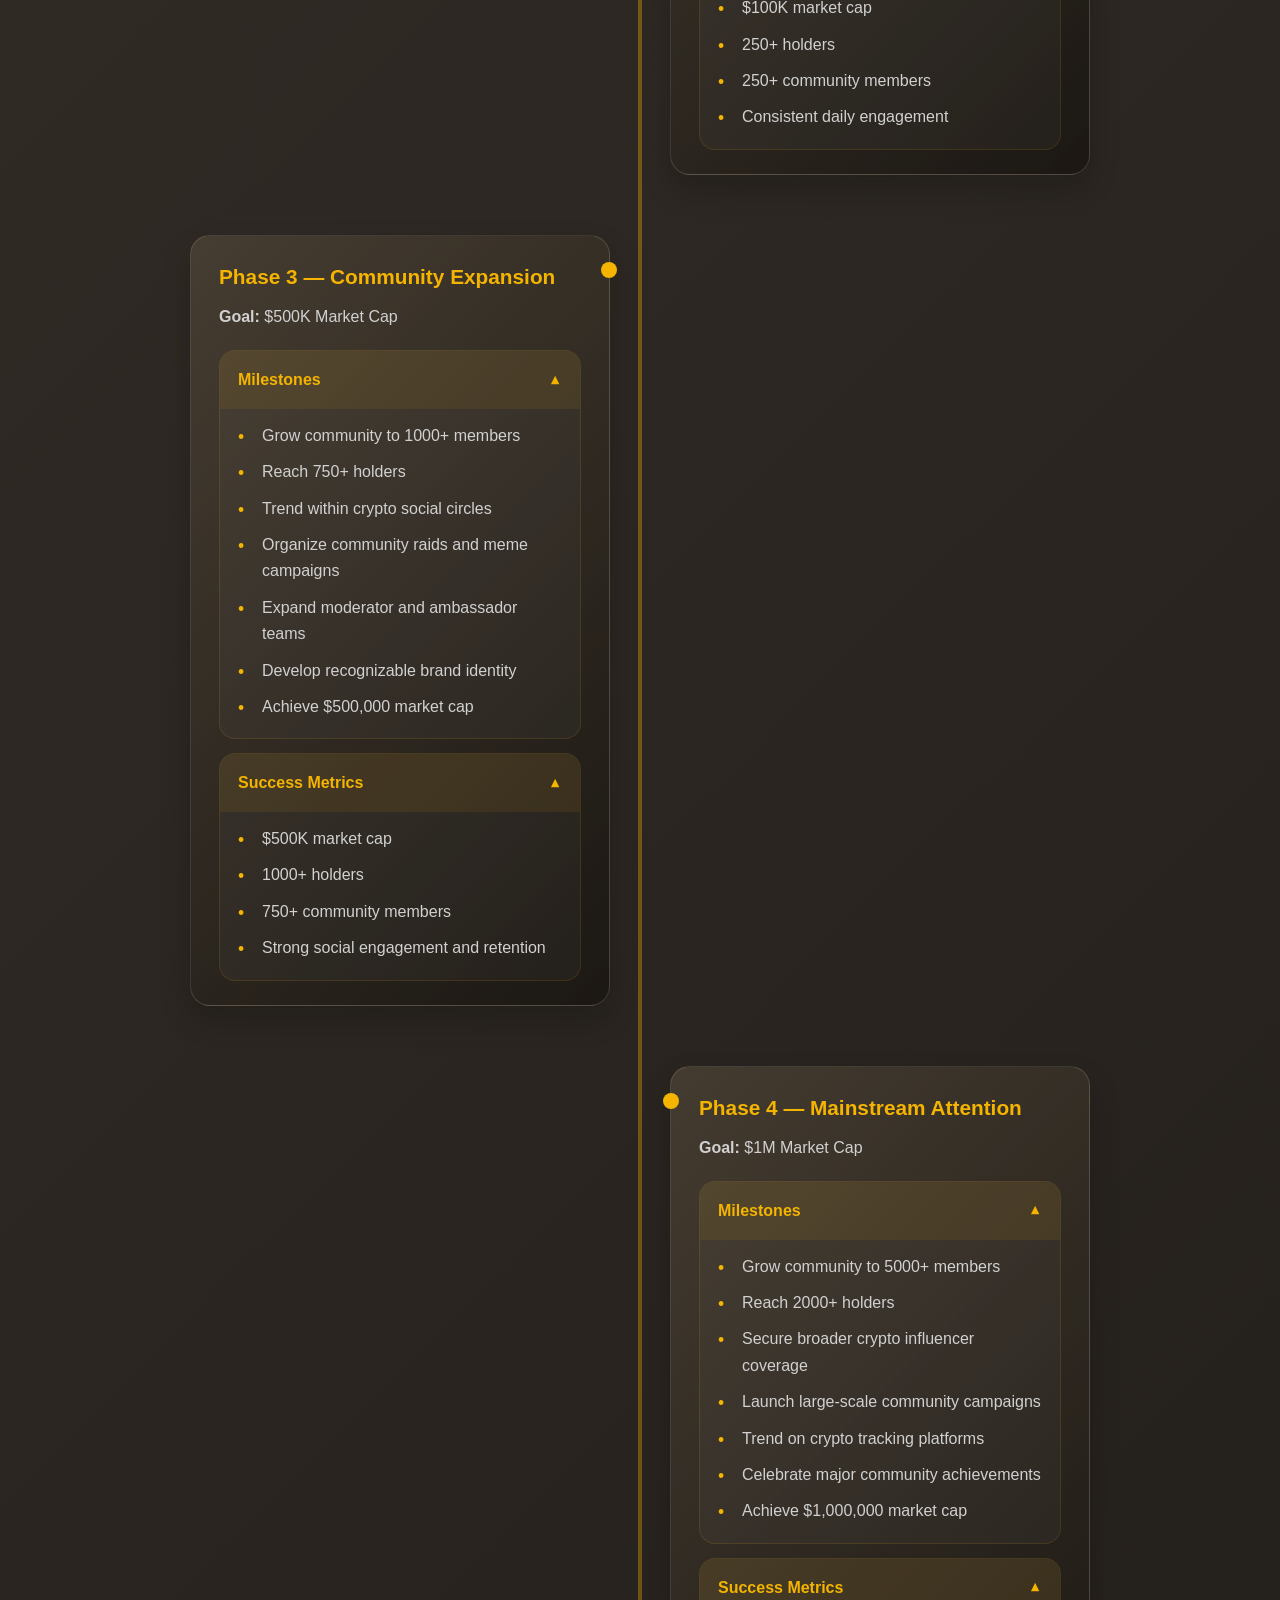
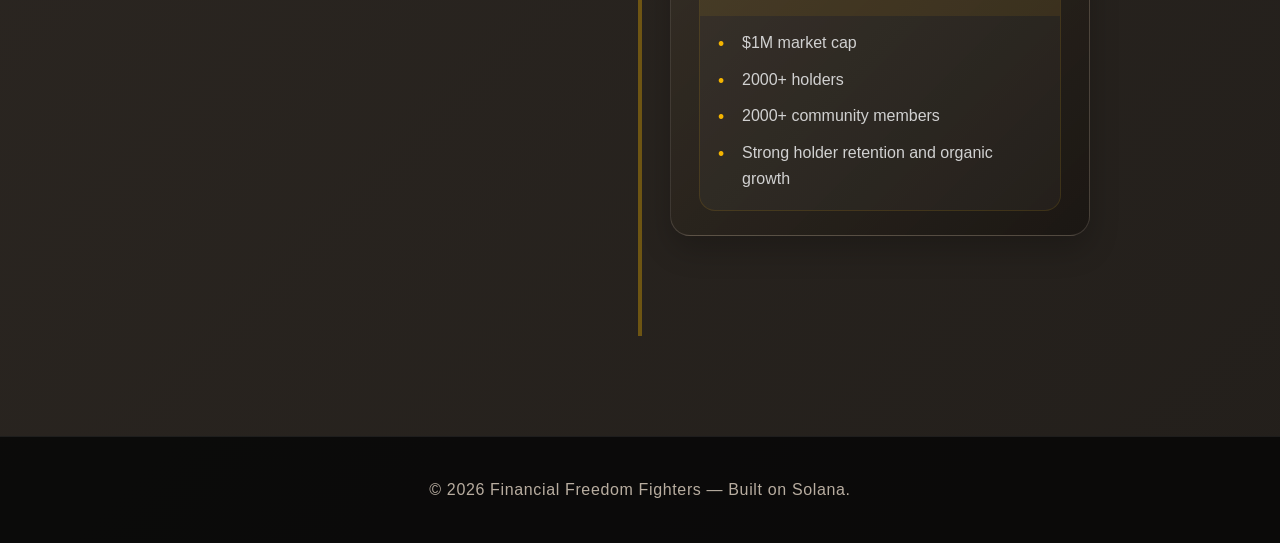
==== commit f2c890b7: "updated index_4" ====
--- a/index_4.html
+++ b/index_4.html
@@ -518,6 +518,190 @@
       display: block;
     }
 
+    /* ARSENAL */
+    .arsenal {
+      padding: 100px 8%;
+    }
+
+    .arsenal .arsenal-grid {
+      display: grid;
+      grid-template-columns: 1.2fr 0.9fr;
+      align-items: center;
+      gap: 36px;
+      margin-top: 26px;
+    }
+
+    .arsenal .pie-wrap {
+      display: flex;
+      justify-content: center;
+      align-items: center;
+      position: relative;
+    }
+
+    .arsenal .pie-svg {
+      width: min(52vw, 580px);
+      height: auto;
+      position: relative;
+      display: block;
+      filter: drop-shadow(0 0 28px rgba(0, 224, 167, 0.12));
+    }
+
+    .arsenal .pie-svg svg {
+      width: 100%;
+      height: auto;
+      display: block;
+      aspect-ratio: 1/1;
+      overflow: visible;
+    }
+
+    .arsenal .pie-svg .bg {
+      fill: rgba(255,255,255,0.02);
+      stroke: rgba(255,255,255,0.06);
+      stroke-width: 1;
+    }
+
+    .arsenal .pie-svg path {
+      stroke: rgba(255,255,255,0.14);
+      stroke-width: 1.25;
+      transition: transform 0.5s ease, opacity 0.5s ease, filter 0.2s ease;
+      transform-origin: center;
+      transform-box: fill-box;
+    }
+
+    .arsenal .pie-svg path.slice {
+      opacity: 0;
+      transform: scale(0.92);
+    }
+
+    .arsenal .pie-svg path.slice.visible {
+      transform: scale(1);
+      opacity: 1;
+    }
+
+    .arsenal .pie-svg path.slice:hover,
+    .arsenal .pie-svg path.slice:focus,
+    .arsenal .pie-svg path.slice:focus-visible,
+    .arsenal .pie-svg path.slice.active {
+      filter: brightness(1.04) saturate(1.12);
+      stroke: rgba(255,255,255,0.4);
+      stroke-width: 1.5;
+    }
+
+    .arsenal-tooltip {
+      position: fixed;
+      z-index: 2000;
+      background: rgba(19, 17, 14, 0.96);
+      color: #f7f3ee;
+      padding: 8px 10px;
+      border-radius: 8px;
+      font-weight: 700;
+      box-shadow: 0 10px 28px rgba(0,0,0,0.5);
+      pointer-events: none;
+      transform: translate(-50%, -120%);
+      white-space: nowrap;
+      border: 1px solid rgba(0, 224, 167, 0.4);
+    }
+
+    .arsenal-tooltip small {
+      display: block;
+      font-weight: 600;
+      color: #d9d1c8;
+      font-size: 0.9rem;
+    }
+
+    .arsenal .pie-center {
+      position: absolute;
+      top: 50%;
+      left: 50%;
+      transform: translate(-50%, -50%);
+      width: min(30vw, 220px);
+      height: min(30vw, 220px);
+      border-radius: 50%;
+      background: radial-gradient(circle at 30% 30%, rgba(0,224,167,0.18), rgba(12,12,12,0.98));
+      display: flex;
+      flex-direction: column;
+      align-items: center;
+      justify-content: center;
+      color: #d9d1c8;
+      border: 4px solid rgba(0,224,167,0.18);
+      z-index: 4;
+      box-shadow: inset 0 0 24px rgba(0,224,167,0.08), 0 12px 28px rgba(0,0,0,0.18);
+      text-transform: uppercase;
+      letter-spacing: 0.08em;
+    }
+
+    .arsenal .pie-center strong {
+      display: block;
+      color: #f4b400;
+      font-size: clamp(1.1rem, 2vw, 1.8rem);
+      margin-bottom: 2px;
+    }
+
+    .arsenal .pie-center small {
+      display: block;
+      font-size: 0.72rem;
+      letter-spacing: 0.14em;
+      color: #cfc4b9;
+    }
+
+    .arsenal .legend {
+      display: flex;
+      flex-direction: column;
+      gap: 10px;
+    }
+
+    .arsenal .legend-item {
+      display: flex;
+      align-items: center;
+      gap: 12px;
+      justify-content: space-between;
+      background: linear-gradient(135deg, rgba(79, 69, 55, 0.78), rgba(18, 15, 12, 0.96));
+      padding: 10px 14px;
+      border-radius: 10px;
+      border: 1px solid rgba(181, 170, 153, 0.22);
+      color: #f7f3ee;
+      box-shadow: 0 10px 22px rgba(0,0,0,0.12);
+    }
+
+    .arsenal .legend-left {
+      display: flex;
+      align-items: center;
+      gap: 12px;
+      min-width: 0;
+    }
+
+    .arsenal .legend-left strong {
+      font-weight: 700;
+      color: #f7f3ee;
+    }
+
+    .arsenal .legend-val {
+      font-weight: 800;
+      flex-shrink: 0;
+    }
+
+    .arsenal .legend-item.c1 .legend-val { color: #f4b400; }
+    .arsenal .legend-item.c2 .legend-val { color: #00e0a7; }
+    .arsenal .legend-item.c3 .legend-val { color: #ff7b7b; }
+    .arsenal .legend-item.c4 .legend-val { color: #6fd1a9; }
+    .arsenal .legend-item.c5 .legend-val { color: #7c8cff; }
+    .arsenal .legend-item.c6 .legend-val { color: #b5aa99; }
+
+    .arsenal .swatch {
+      width: 18px;
+      height: 18px;
+      border-radius: 4px;
+      display: inline-block;
+      box-shadow: inset 0 0 0 1px rgba(255,255,255,0.2);
+    }
+
+    .arsenal .sw-1 { background: #f4b400; }
+    .arsenal .sw-2 { background: #00e0a7; }
+    .arsenal .sw-3 { background: #ff7b7b; }
+    .arsenal .sw-4 { background: #6fd1a9; }
+    .arsenal .sw-5 { background: #7c8cff; }
+    .arsenal .sw-6 { background: #b5aa99; }
+
     /* ROADMAP */
     .roadmap {
       position: relative;
@@ -681,6 +865,12 @@
       }
     }
 
+    @media(max-width:900px) {
+      .arsenal .arsenal-grid { grid-template-columns: 1fr; gap: 18px; }
+      .arsenal .pie-svg { width: 240px; height: 240px; }
+      .arsenal .pie-center { width: 110px; height: 110px; }
+    }
+
     footer {
       padding: 40px 8%;
       text-align: center;
@@ -859,7 +1049,7 @@
   <!-- NAVBAR -->
   <nav class="navbar">
     <div class="logo-wrap">
-      <img src="logo.png" alt="FFF Logo">
+      <img src="logo_2.png" alt="FFF Logo">
       <div class="logo-title">$FFF</div>
     </div>
 
@@ -957,6 +1147,45 @@
       </div>
     </div>
   </section>
+
+  <!-- ARSENAL -->
+  <section id="arsenal" class="arsenal">
+    <h2 class="section-title">Our Arsenal</h2>
+    <p class="section-sub">Every weapon has a purpose.</p>
+
+    <div class="arsenal-grid">
+      <div class="pie-wrap">
+        <div class="pie-svg">
+          <svg id="arsenal-pie" viewBox="0 0 360 360" role="img" aria-label="Token allocation pie chart">
+            <defs>
+              <filter id="glow-1" x="-50%" y="-50%" width="200%" height="200%">
+                <feGaussianBlur stdDeviation="6" result="b" />
+                <feMerge><feMergeNode in="b" /></feMerge>
+              </filter>
+            </defs>
+            <circle class="bg" cx="180" cy="180" r="170"></circle>
+            <g id="arsenal-slices"></g>
+          </svg>
+        </div>
+
+        <div class="pie-center">
+          <strong>Allocation</strong>
+          <small>Token Distribution</small>
+        </div>
+      </div>
+
+      <div class="legend">
+        <div class="legend-item c1"><div class="legend-left"><span class="swatch sw-1"></span><strong>Liquidity</strong></div><div class="legend-val">40%</div></div>
+        <div class="legend-item c2"><div class="legend-left"><span class="swatch sw-2"></span><strong>Community Rewards</strong></div><div class="legend-val">25%</div></div>
+        <div class="legend-item c3"><div class="legend-left"><span class="swatch sw-3"></span><strong>Marketing</strong></div><div class="legend-val">15%</div></div>
+        <div class="legend-item c4"><div class="legend-left"><span class="swatch sw-4"></span><strong>Development</strong></div><div class="legend-val">10%</div></div>
+        <div class="legend-item c5"><div class="legend-left"><span class="swatch sw-5"></span><strong>Treasury</strong></div><div class="legend-val">5%</div></div>
+        <div class="legend-item c6"><div class="legend-left"><span class="swatch sw-6"></span><strong>Team (Locked)</strong></div><div class="legend-val">5%</div></div>
+      </div>
+    </div>
+  </section>
+
+  <div id="arsenal-tooltip" class="arsenal-tooltip" style="display:none;" aria-hidden="true"><strong></strong><small></small></div>
 
   <!-- DEX -->
   <section id="dex">
@@ -1120,6 +1349,114 @@
       }
     });
 
+    (function(){
+      const svg = document.getElementById('arsenal-pie');
+      const tooltip = document.getElementById('arsenal-tooltip');
+      if (!svg || !tooltip) return;
+
+      const sliceData = [
+        { label: 'Liquidity', value: 40, color: '#f4b400', glow: 'url(#glow-1)' },
+        { label: 'Community Rewards', value: 25, color: '#00e0a7', glow: 'url(#glow-2)' },
+        { label: 'Marketing', value: 15, color: '#ff7b7b', glow: 'url(#glow-3)' },
+        { label: 'Development', value: 10, color: '#6fd1a9', glow: 'url(#glow-4)' },
+        { label: 'Treasury', value: 5, color: '#7c8cff', glow: 'url(#glow-5)' },
+        { label: 'Team (Locked)', value: 5, color: '#b5aa99', glow: 'url(#glow-6)' }
+      ];
+
+      const group = document.getElementById('arsenal-slices');
+      const cx = 180;
+      const cy = 180;
+      const outerR = 148;
+      const innerR = 104;
+      let start = -Math.PI / 2;
+
+      sliceData.forEach((slice, index) => {
+        const angle = (slice.value / 100) * Math.PI * 2;
+        const end = start + angle;
+
+        const outerStartX = cx + outerR * Math.cos(start);
+        const outerStartY = cy + outerR * Math.sin(start);
+        const outerEndX = cx + outerR * Math.cos(end);
+        const outerEndY = cy + outerR * Math.sin(end);
+
+        const innerStartX = cx + innerR * Math.cos(end);
+        const innerStartY = cy + innerR * Math.sin(end);
+        const innerEndX = cx + innerR * Math.cos(start);
+        const innerEndY = cy + innerR * Math.sin(start);
+
+        const largeArc = angle > Math.PI ? 1 : 0;
+        const path = document.createElementNS('http://www.w3.org/2000/svg', 'path');
+        path.setAttribute('class', 'slice c' + (index + 1));
+        path.setAttribute('data-label', slice.label);
+        path.setAttribute('data-value', slice.value + '%');
+        path.setAttribute('tabindex', '0');
+        path.setAttribute('role', 'button');
+        path.setAttribute('fill', slice.color);
+        path.setAttribute('d', `M ${outerStartX.toFixed(2)} ${outerStartY.toFixed(2)} A ${outerR} ${outerR} 0 ${largeArc} 1 ${outerEndX.toFixed(2)} ${outerEndY.toFixed(2)} L ${innerStartX.toFixed(2)} ${innerStartY.toFixed(2)} A ${innerR} ${innerR} 0 ${largeArc} 0 ${innerEndX.toFixed(2)} ${innerEndY.toFixed(2)} Z`);
+        path.setAttribute('aria-label', `${slice.label} ${slice.value}%`);
+        group.appendChild(path);
+        start = end;
+      });
+
+      // The donut is intentionally left open at the center so the overlay label can sit cleanly inside.
+
+      const slices = Array.from(document.querySelectorAll('#arsenal .pie-svg path.slice'));
+
+      function showTooltipForEvent(p, e){
+        p.parentNode.appendChild(p);
+        const label = p.getAttribute('data-label') || '';
+        const value = p.getAttribute('data-value') || '';
+        tooltip.querySelector('strong').textContent = label;
+        tooltip.querySelector('small').textContent = value;
+        tooltip.style.display = 'block';
+        tooltip.style.left = (e.clientX) + 'px';
+        tooltip.style.top = (e.clientY - 12) + 'px';
+        tooltip.setAttribute('aria-hidden','false');
+        const rBox = tooltip.getBoundingClientRect();
+        let left = e.clientX;
+        let top = e.clientY - 12;
+        if (rBox.right > window.innerWidth - 8) left -= (rBox.right - (window.innerWidth - 8));
+        if (rBox.left < 8) left += (8 - rBox.left);
+        if (rBox.top < 8) top = e.clientY + 18;
+        if (top + rBox.height > window.innerHeight - 8) top = window.innerHeight - rBox.height - 8;
+        tooltip.style.left = left + 'px';
+        tooltip.style.top = top + 'px';
+      }
+
+      slices.forEach((p,i)=>{
+        setTimeout(()=> p.classList.add('visible'), i * 120);
+
+        p.addEventListener('mouseenter', (e)=>{ p.classList.add('active'); showTooltipForEvent(p,e); });
+        p.addEventListener('mousemove', (e)=> showTooltipForEvent(p,e));
+        p.addEventListener('mouseleave', ()=>{
+          p.classList.remove('active');
+          tooltip.style.display = 'none';
+          tooltip.setAttribute('aria-hidden','true');
+        });
+
+        p.addEventListener('keydown', (e)=>{
+          if(e.key === 'Enter' || e.key === ' '){
+            e.preventDefault();
+            p.classList.add('active');
+            const bbox = p.getBoundingClientRect();
+            showTooltipForEvent(p, {clientX: bbox.left + bbox.width/2, clientY: bbox.top + bbox.height/2});
+            setTimeout(()=>{ p.classList.remove('active'); tooltip.style.display='none'; tooltip.setAttribute('aria-hidden','true'); }, 1400);
+          }
+        });
+
+        p.addEventListener('touchstart', (e)=>{
+          const touch = e.touches[0];
+          p.classList.add('active');
+          showTooltipForEvent(p, {clientX: touch.clientX, clientY: touch.clientY});
+          const clear = ()=>{ p.classList.remove('active'); tooltip.style.display='none'; tooltip.setAttribute('aria-hidden','true'); };
+          const tEnd = ()=> { clear(); window.removeEventListener('touchend', tEnd); window.removeEventListener('touchcancel', tEnd); };
+          window.addEventListener('touchend', tEnd, {passive:true});
+          window.addEventListener('touchcancel', tEnd, {passive:true});
+          setTimeout(clear, 1800);
+        }, {passive:true});
+      });
+    })();
+
     document.addEventListener('click', async (event) => {
       const trigger = event.target.closest('.contract-copy');
       if (!trigger) return;
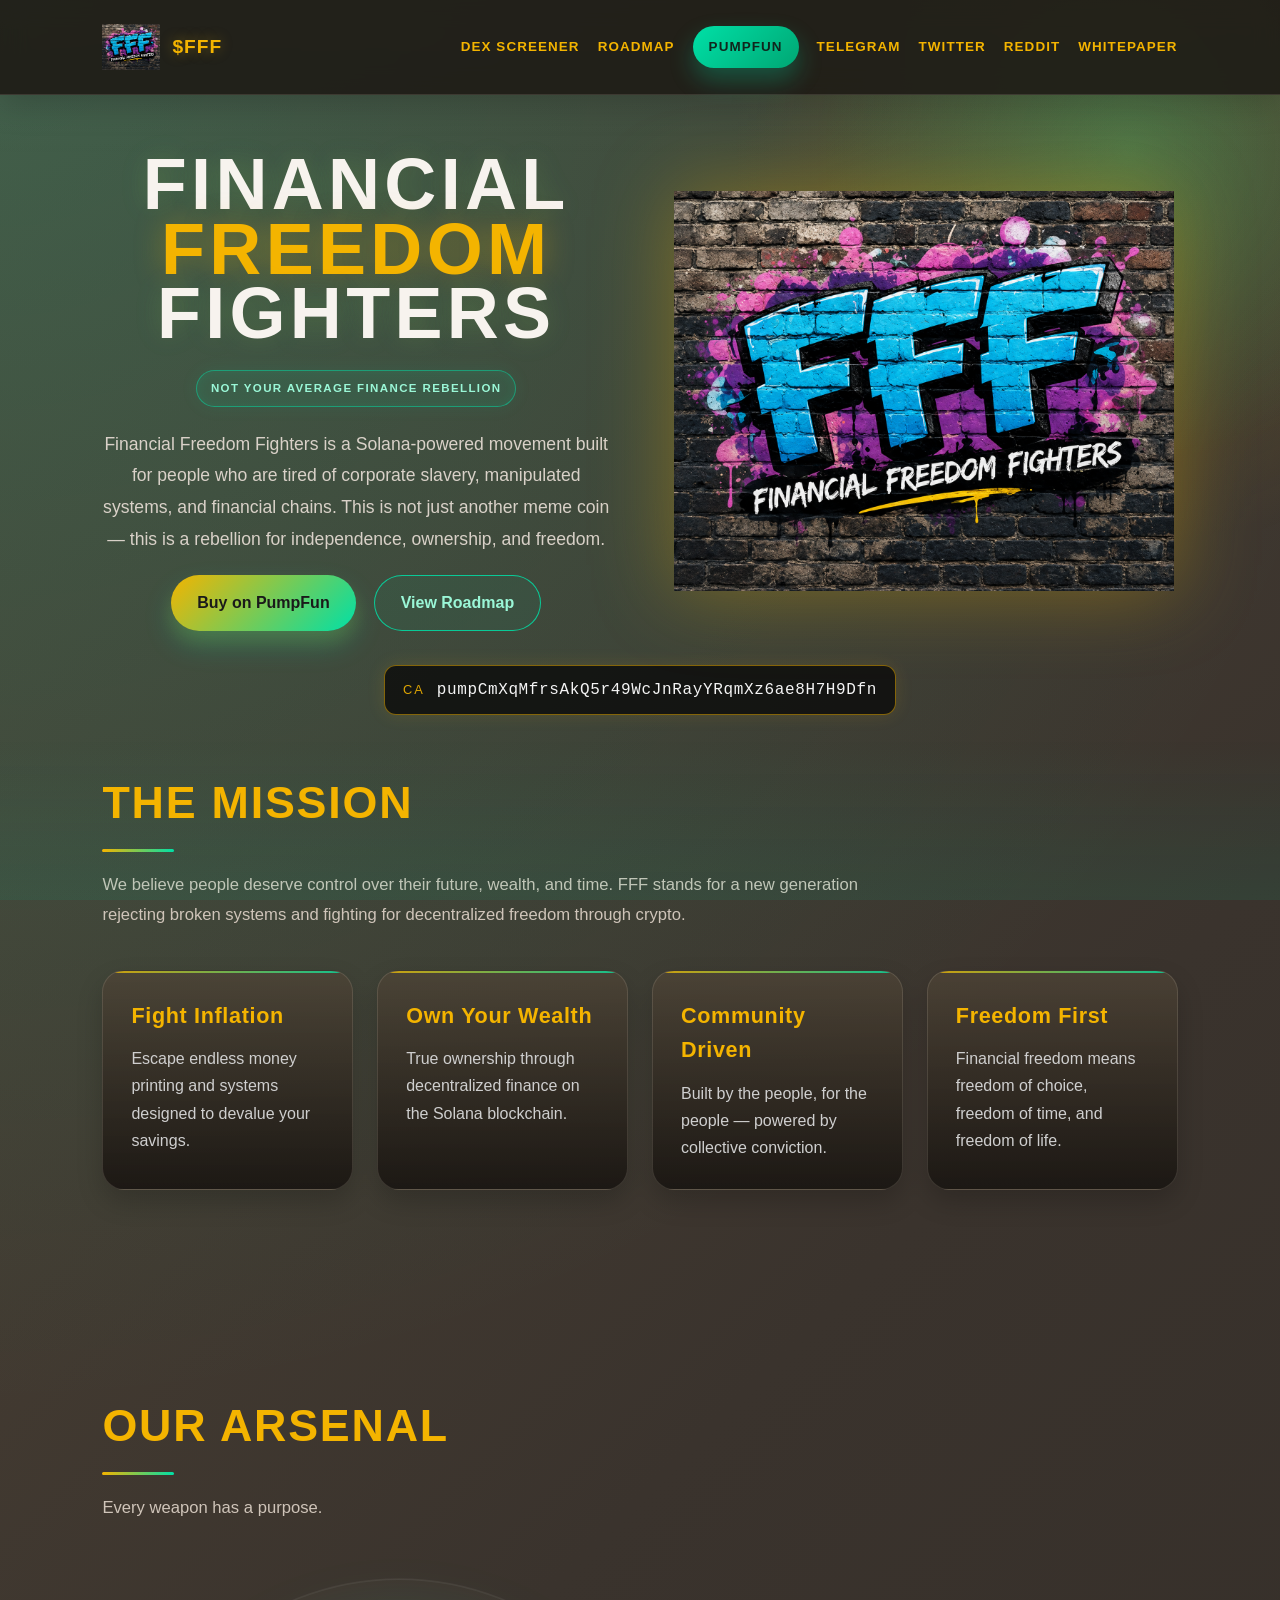
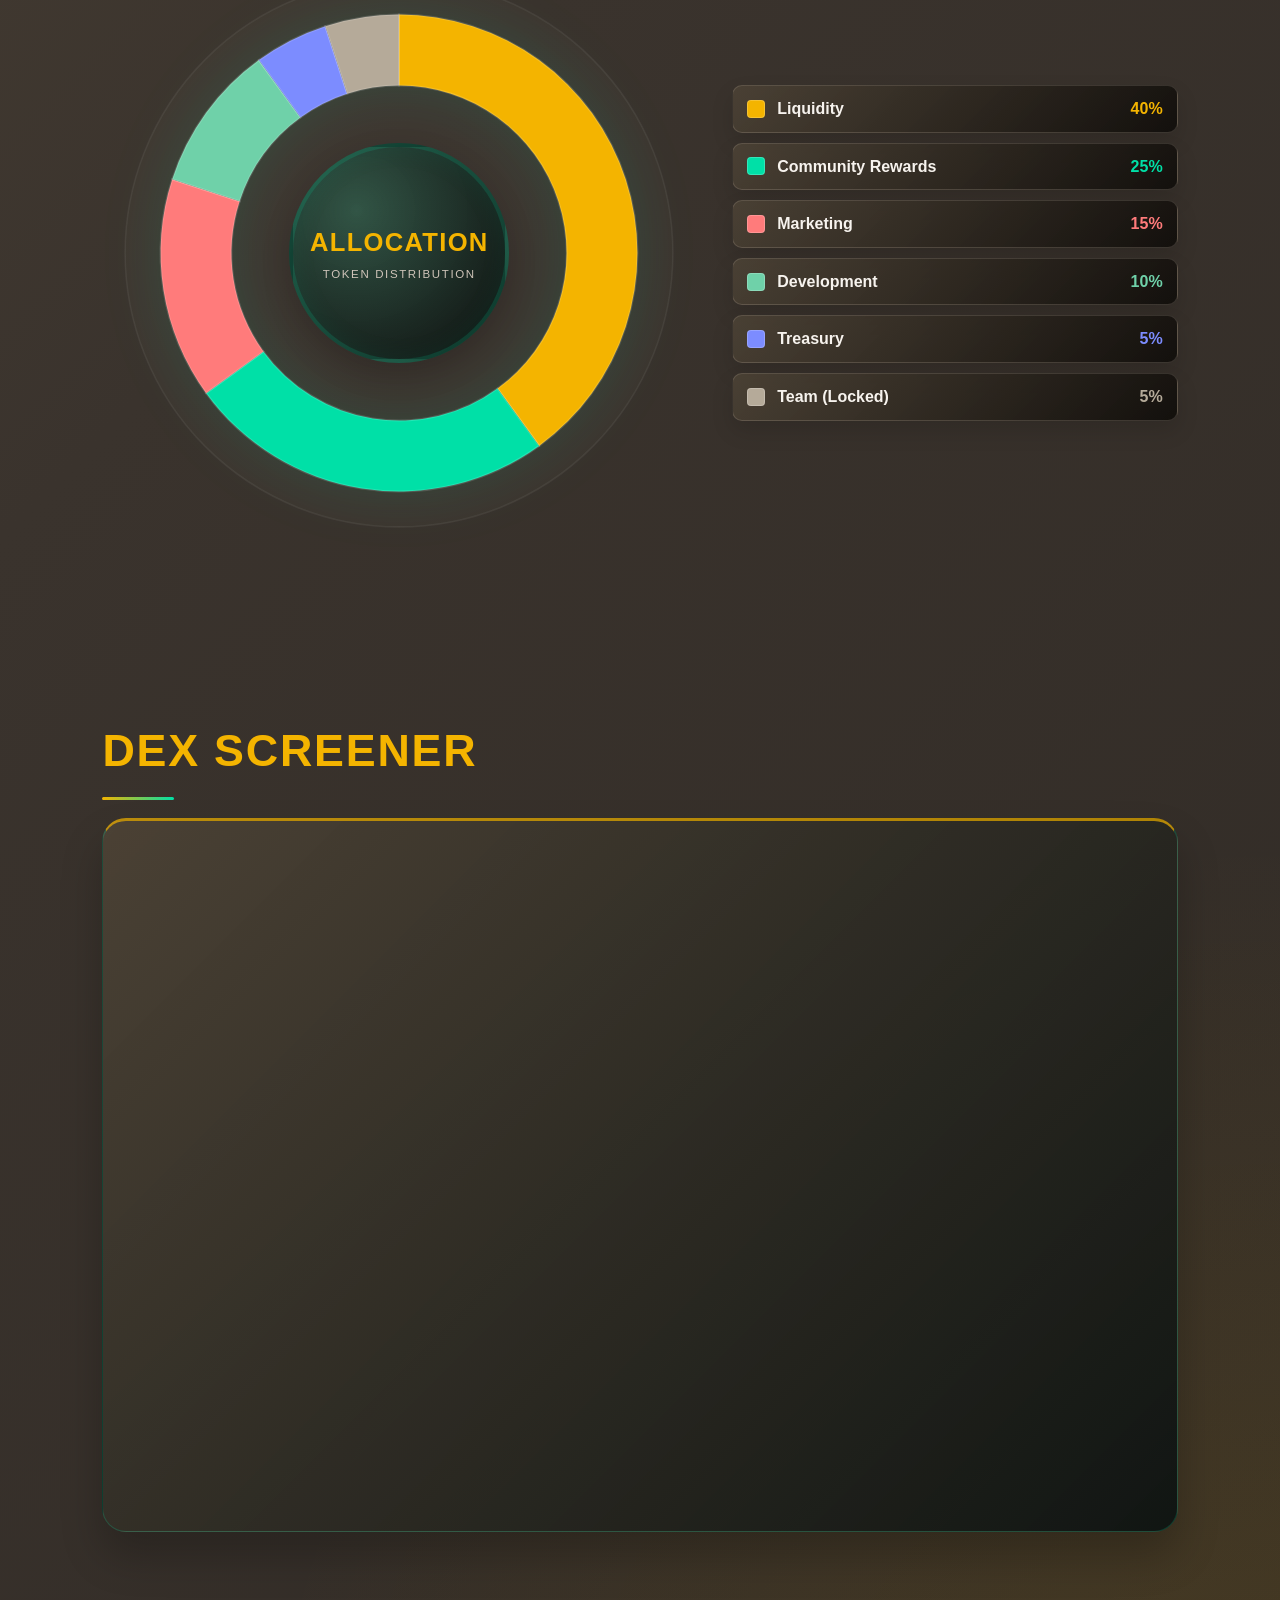
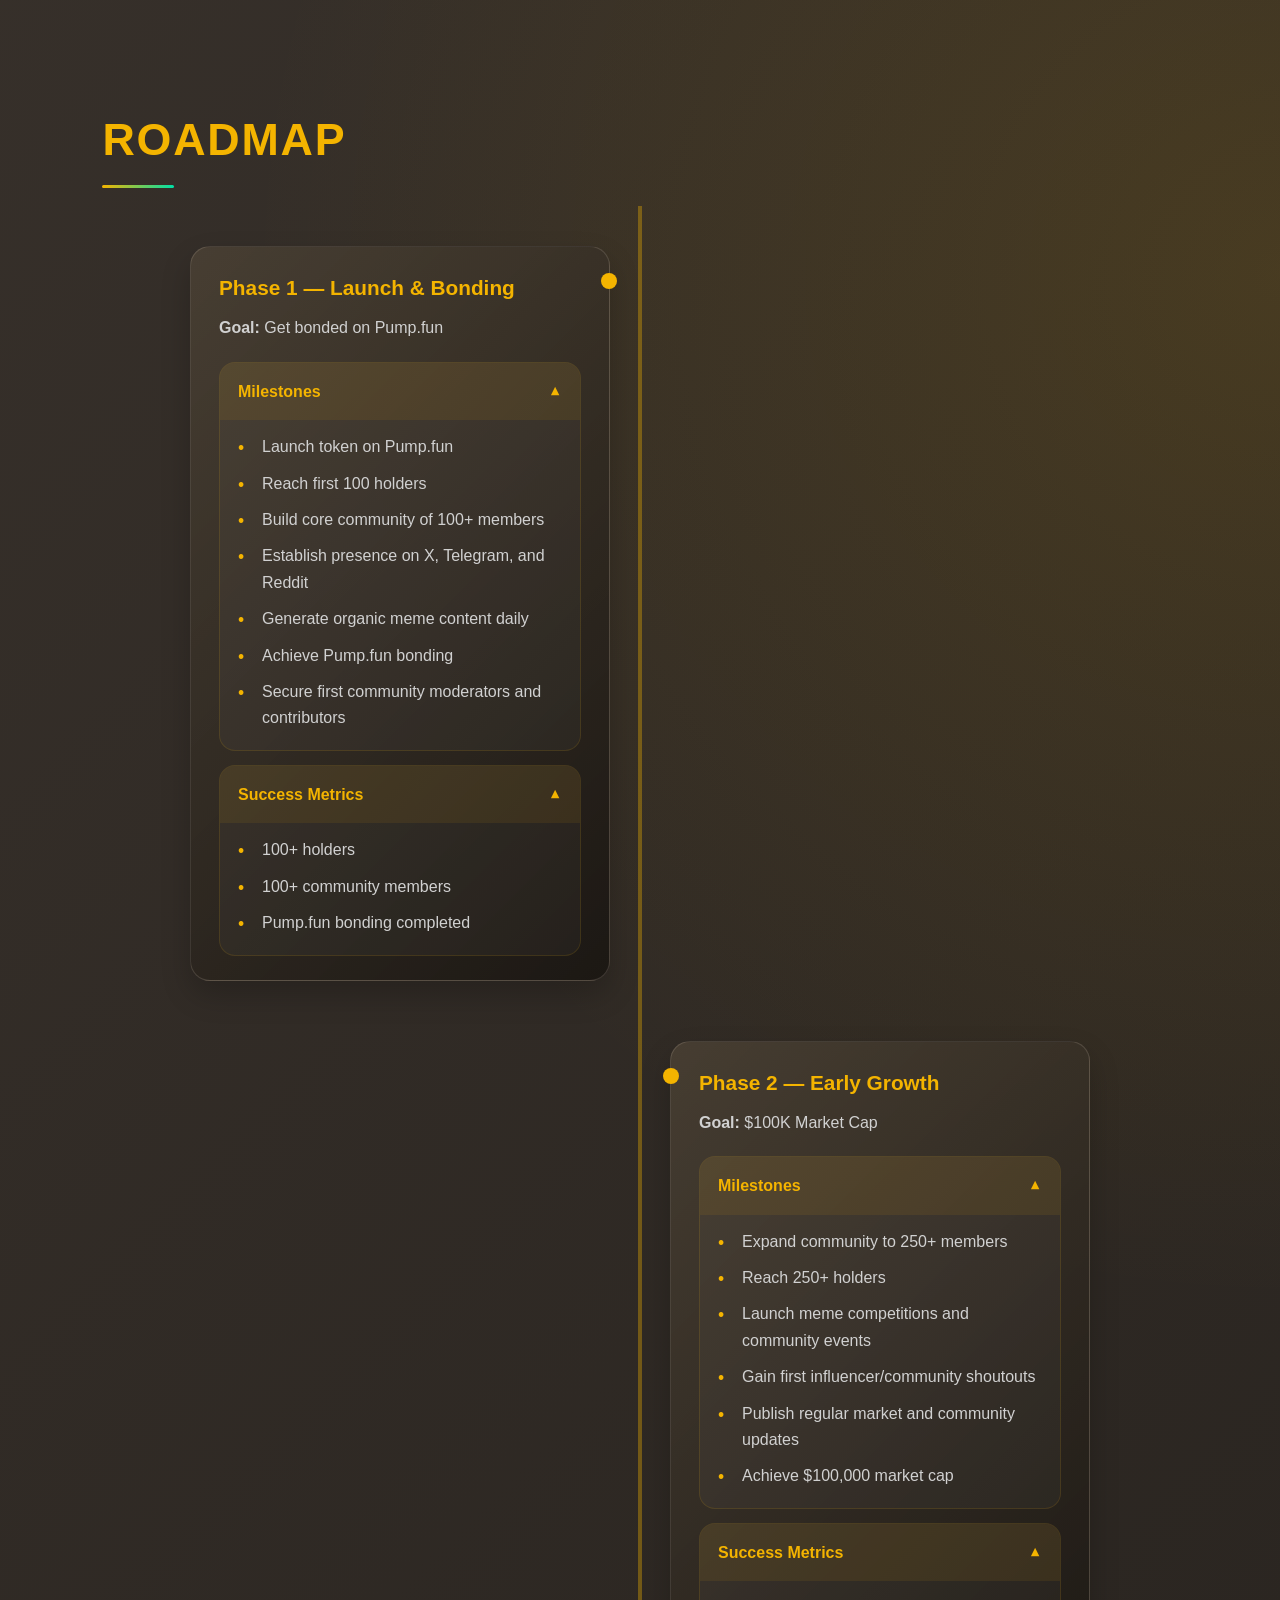
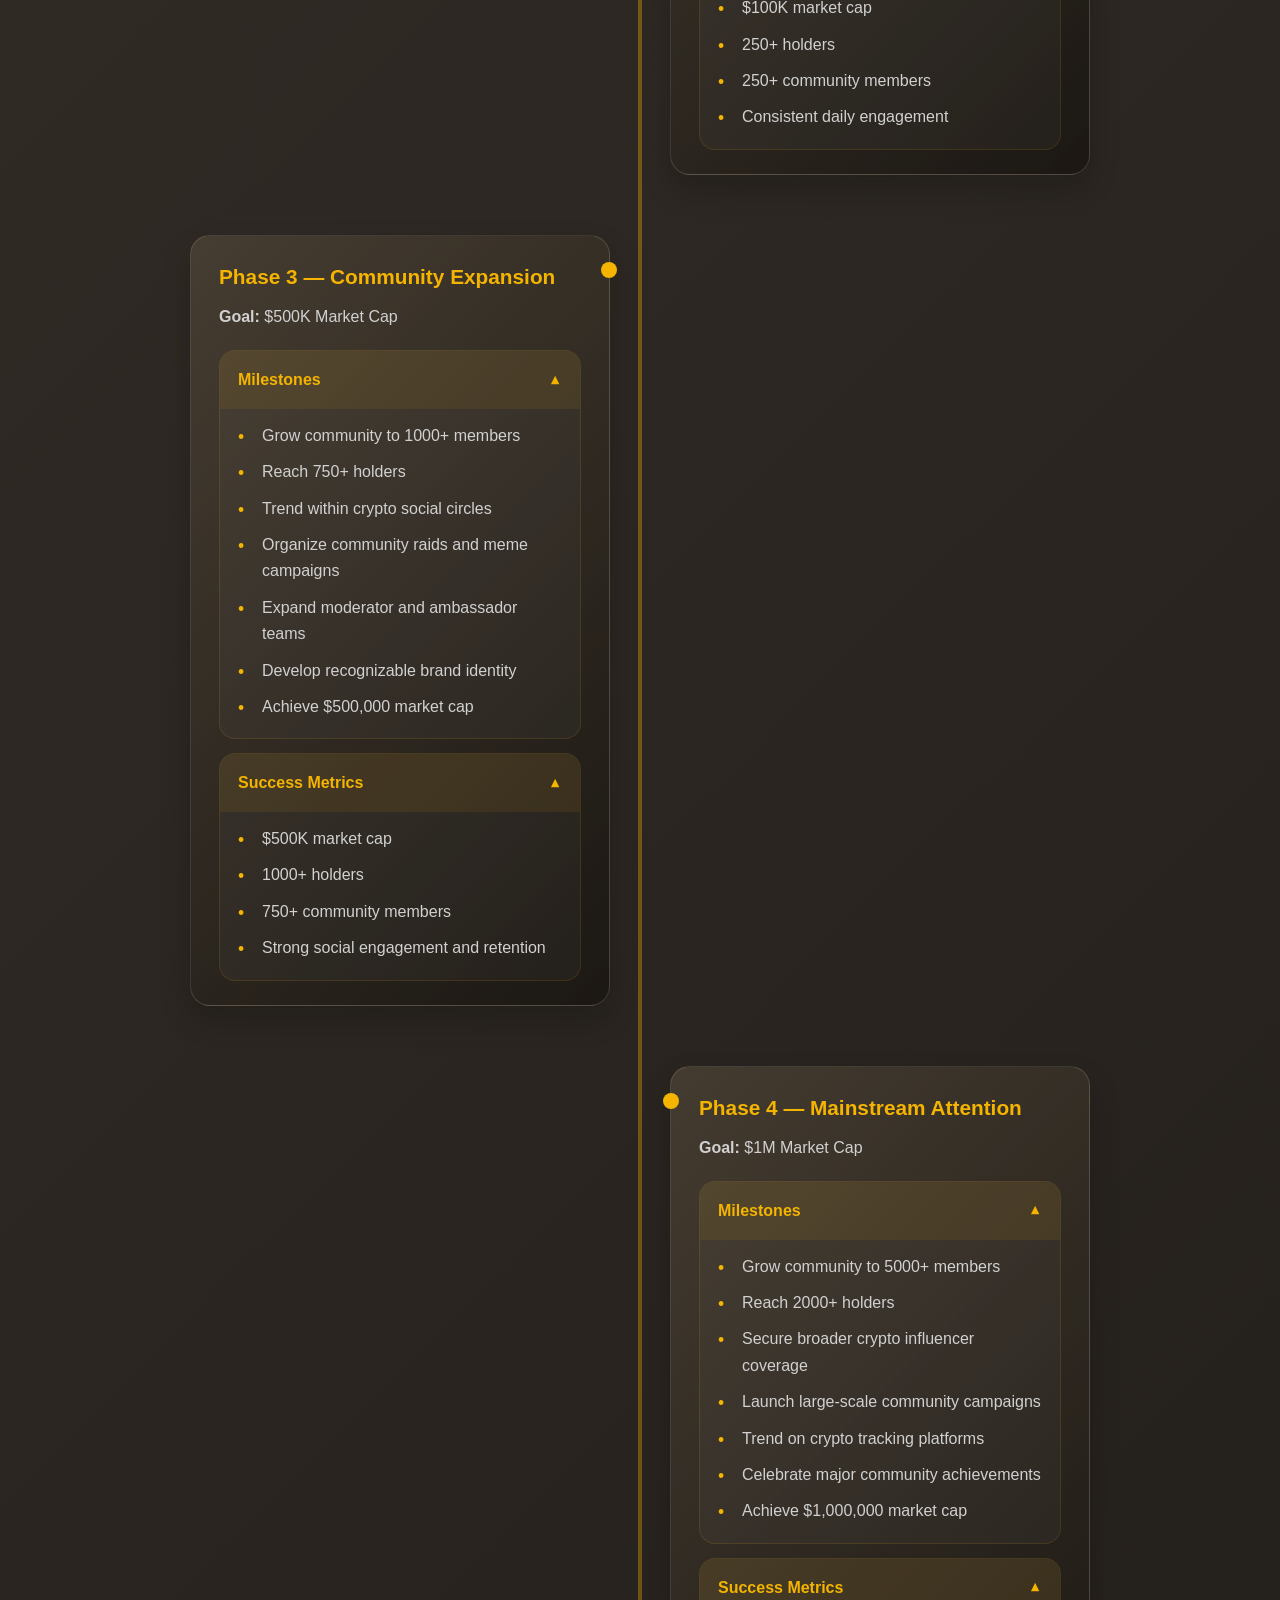
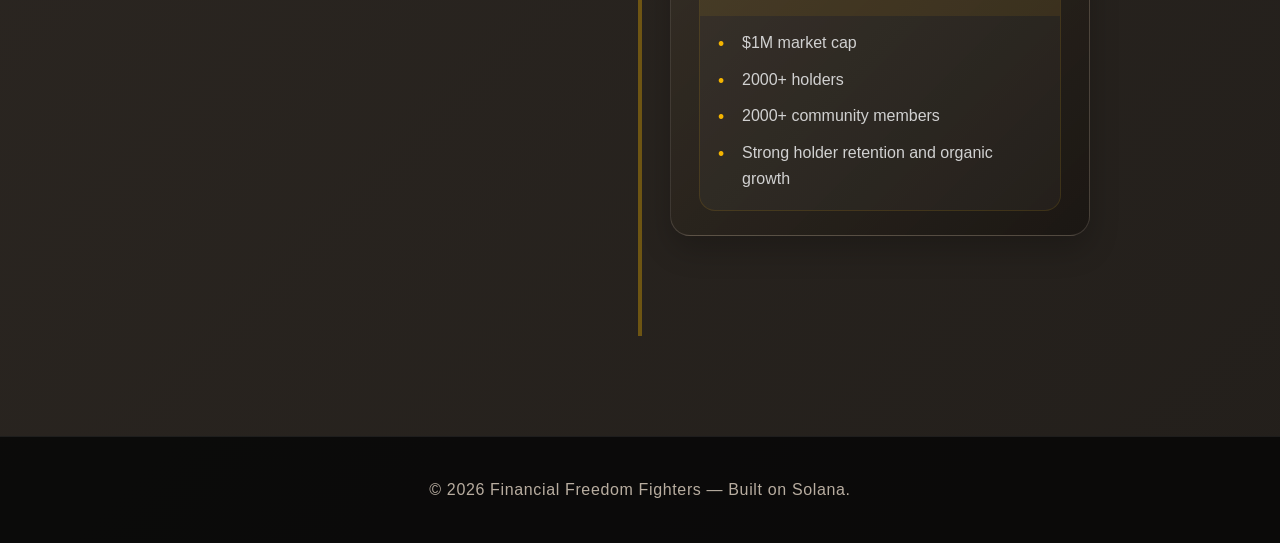
==== commit 35e4a7f3: "update index_4" ====
--- a/index_4.html
+++ b/index_4.html
@@ -1090,7 +1090,7 @@
       </div>
 
       <div class="hero-image">
-        <img src="logo.png" alt="Financial Freedom Fighters">
+        <img src="logo_2.png" alt="Financial Freedom Fighters">
       </div>
     </div>
 
